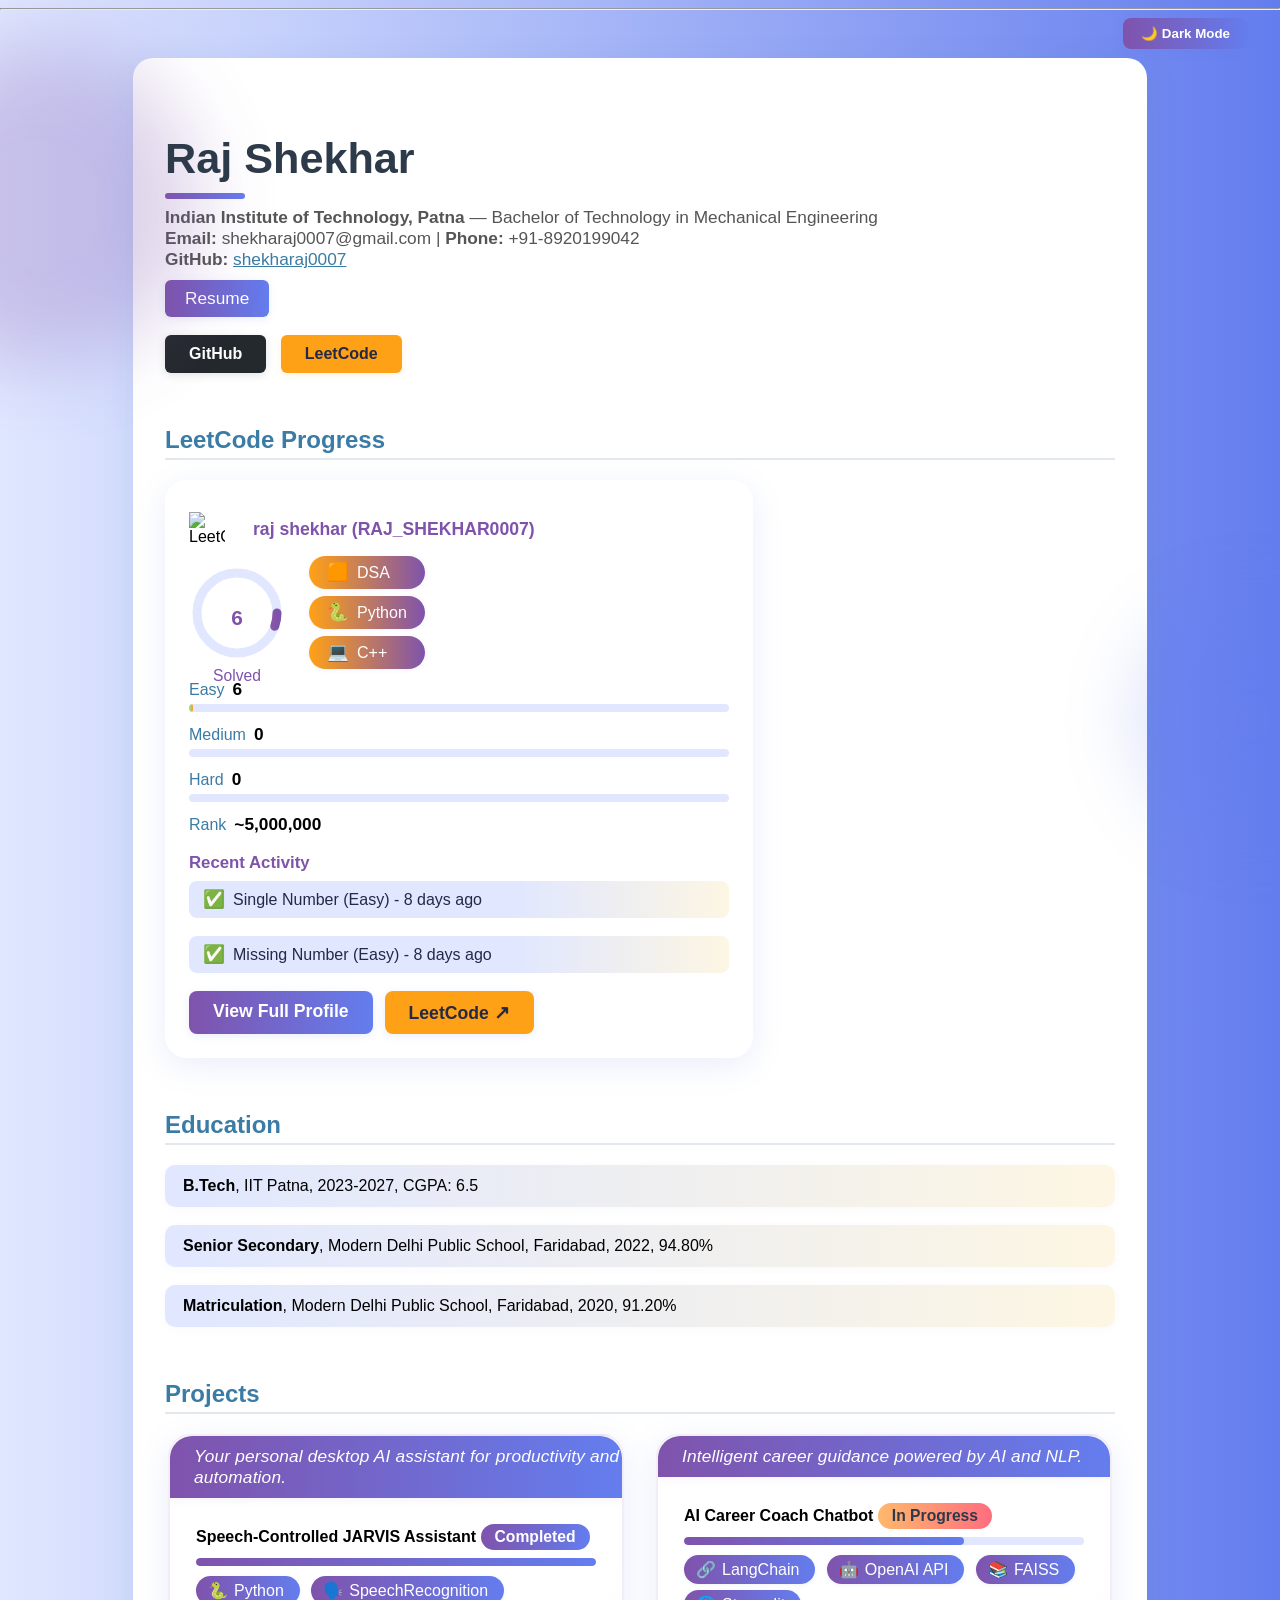
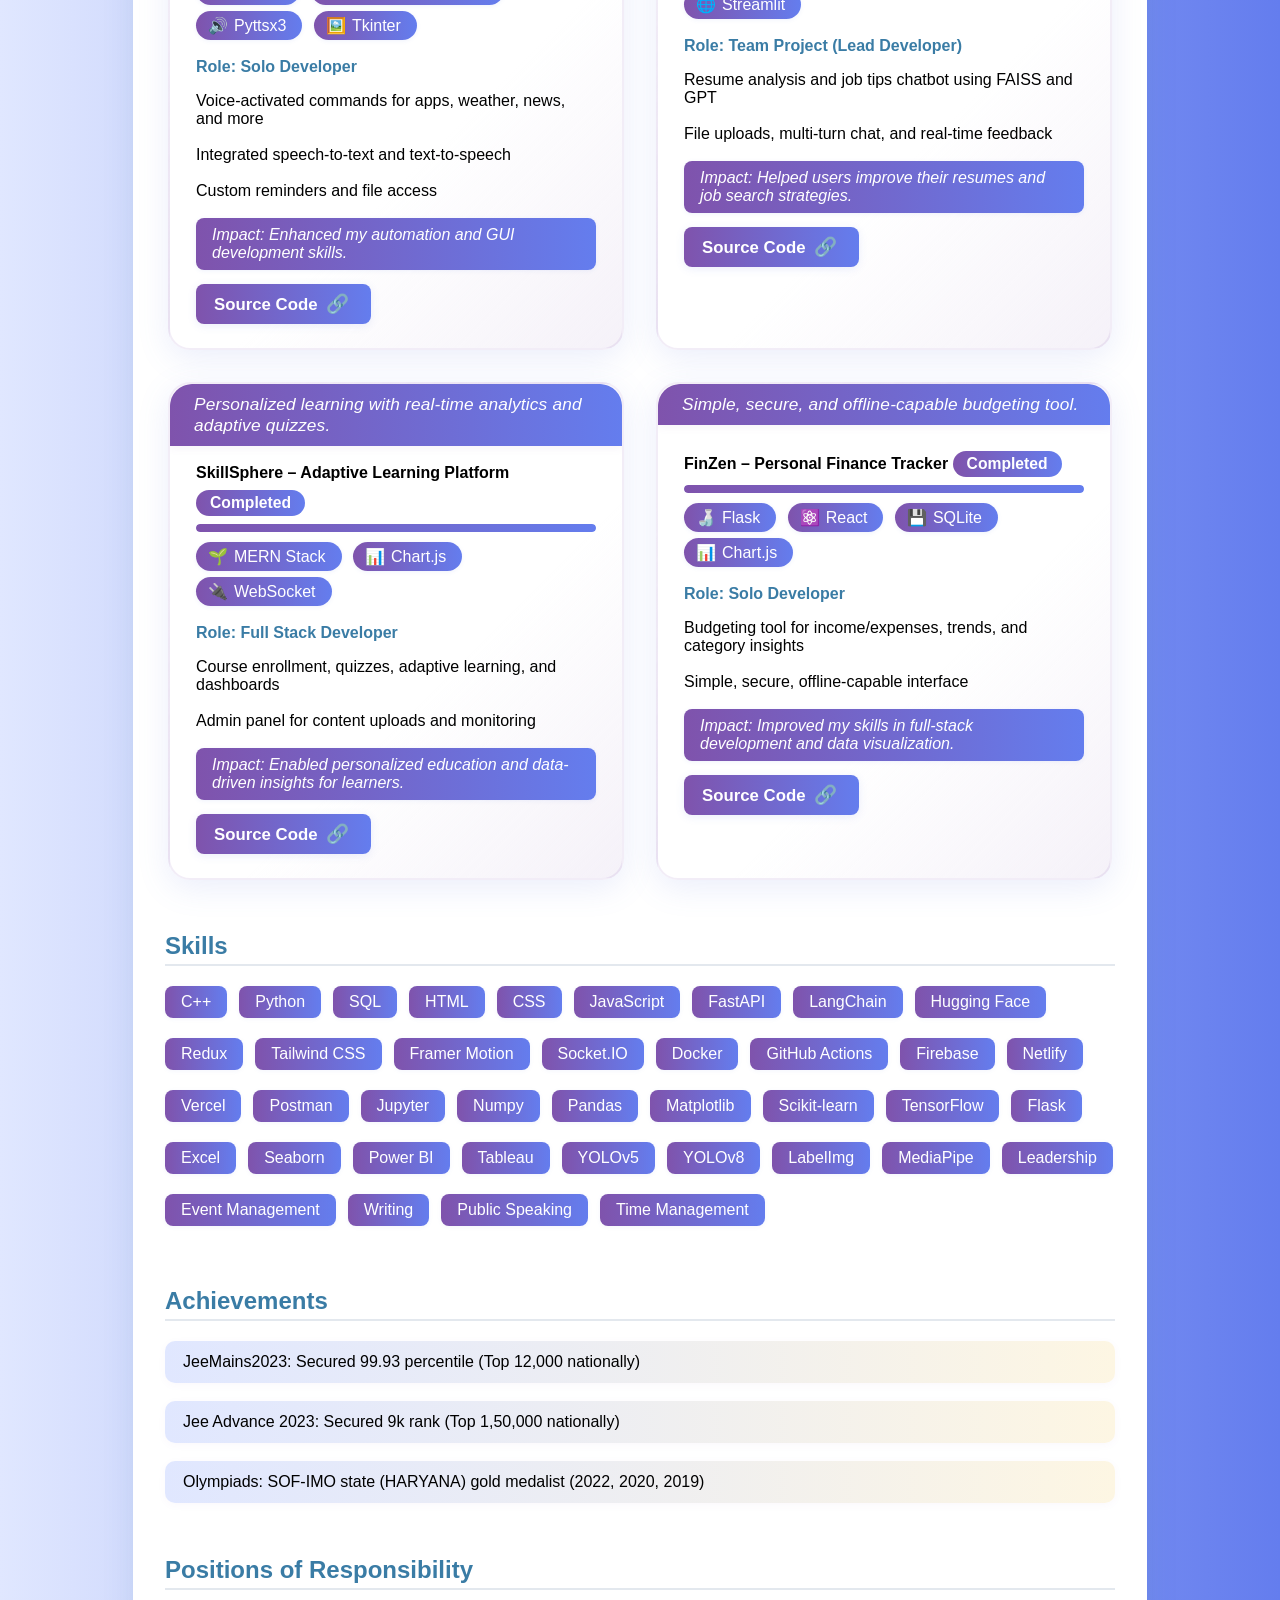
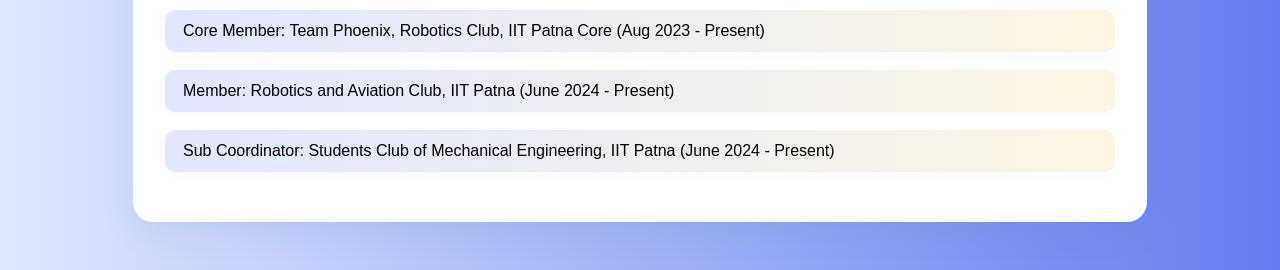
==== templates/index.html @ 713fd52a "new html files" ====
<!DOCTYPE html>
<html>
<head>
    <title>Portfolio -Raj Shekhar</title>
    <style>
        body {
            font-family: 'Segoe UI', Arial, sans-serif;
            margin: 0;
            min-height: 100vh;
            /* Animated gradient background */
            background: linear-gradient(270deg, #e0e7ff, #fdf6e3, #7f53ac, #647dee, #e0e7ff);
            background-size: 400% 400%;
            animation: gradientBG 15s ease infinite;
            position: relative;
            overflow-x: hidden;
        }
        /* Animated floating circles */
        body::before, body::after {
            content: '';
            position: fixed;
            border-radius: 50%;
            filter: blur(40px);
            opacity: 0.25;
            z-index: 0;
            pointer-events: none;
        }
        body::before {
            width: 320px; height: 320px;
            background: #7f53ac;
            top: 5%; left: -120px;
            animation: float1 18s ease-in-out infinite alternate;
        }
        body::after {
            width: 220px; height: 220px;
            background: #647dee;
            bottom: 8%; right: -80px;
            animation: float2 22s ease-in-out infinite alternate;
        }
        @keyframes float1 {
            0% { transform: translateY(0) scale(1); }
            100% { transform: translateY(60px) scale(1.1); }
        }
        @keyframes float2 {
            0% { transform: translateY(0) scale(1); }
            100% { transform: translateY(-40px) scale(1.15); }
        }
        @keyframes gradientBG {
            0% {background-position: 0% 50%;}
            50% {background-position: 100% 50%;}
            100% {background-position: 0% 50%;}
        }
        /* Animated entrance for bars */
        .edu-list li, .ach-list li, .pos-list li, .project-card {
            opacity: 0;
            transform: translateY(40px) scale(0.98);
            transition: opacity 0.7s cubic-bezier(.4,0,.2,1), transform 0.7s cubic-bezier(.4,0,.2,1);
        }
        .edu-list li.in-view, .ach-list li.in-view, .pos-list li.in-view, .project-card.in-view {
            opacity: 1;
            transform: none;
        }
        #portfolio {
            background: #fff;
            border-radius: 20px;
            box-shadow: 0 8px 32px rgba(60,120,165,0.13);
            padding: 40px 32px 32px 32px;
            margin: 48px auto;
            max-width: 950px;
            animation: fadeInPortfolio 1.2s cubic-bezier(.4,0,.2,1);
        }
        @keyframes fadeInPortfolio {
            from { opacity: 0; transform: translateY(40px); }
            to { opacity: 1; transform: none; }
        }
        #portfolio h1 {
            font-size: 2.7em;
            color: #2d3a4a;
            margin-bottom: 0.2em;
            position: relative;
            z-index: 1;
        }
        #portfolio h1::after {
            content: '';
            display: block;
            width: 80px;
            height: 6px;
            background: linear-gradient(90deg, #7f53ac 0%, #647dee 100%);
            border-radius: 3px;
            margin-top: 10px;
            margin-bottom: 8px;
        }
        #portfolio h2 {
            color: #3a7ca5;
            border-bottom: 2px solid #e3e8ee;
            padding-bottom: 4px;
            margin-top: 2.2em;
            opacity: 0;
            animation: fadeInHeading 1s forwards;
        }
        #portfolio h2:nth-of-type(1) { animation-delay: 0.2s; }
        #portfolio h2:nth-of-type(2) { animation-delay: 0.4s; }
        #portfolio h2:nth-of-type(3) { animation-delay: 0.6s; }
        #portfolio h2:nth-of-type(4) { animation-delay: 0.8s; }
        #portfolio h2:nth-of-type(5) { animation-delay: 1s; }
        @keyframes fadeInHeading {
            to { opacity: 1; transform: none; }
            from { opacity: 0; transform: translateY(20px); }
        }
        #portfolio ul { list-style: none; padding: 0; }
        #portfolio li { margin-bottom: 18px; }
        .contact-info {
            color: #555;
            margin-bottom: 18px;
            font-size: 1.08em;
        }
        .edu-list li, .ach-list li, .pos-list li {
            background: linear-gradient(90deg, #e0e7ff 0%, #fdf6e3 100%);
            border-radius: 10px;
            padding: 12px 18px;
            margin-bottom: 10px;
            box-shadow: 0 2px 8px rgba(127,83,172,0.04);
            transition: box-shadow 0.3s, transform 0.3s;
        }
        .edu-list li:hover, .ach-list li:hover, .pos-list li:hover {
            box-shadow: 0 6px 18px rgba(127,83,172,0.13);
            transform: translateY(-3px) scale(1.03);
        }
        .projects {
            display: flex;
            flex-wrap: wrap;
            gap: 32px;
            margin-bottom: 10px;
            justify-content: center;
        }
        .project-card {
            position: relative;
            background: linear-gradient(135deg,rgba(255,255,255,0.65) 60%,rgba(127,83,172,0.08) 100%);
            border-radius: 22px;
            box-shadow: 0 8px 32px rgba(100,125,222,0.13);
            padding: 32px 26px 24px 26px;
            min-width: 320px;
            max-width: 400px;
            flex: 1 1 340px;
            margin-bottom: 0;
            overflow: hidden;
            border: 2.5px solid rgba(127,83,172,0.10);
            backdrop-filter: blur(8px);
            transition: box-shadow 0.3s, border 0.3s, transform 0.3s;
            opacity: 0;
            transform: translateY(40px) scale(0.98);
            animation: none;
        }
        .project-card.in-view {
            opacity: 1;
            transform: none;
            animation: fadeInCard 1s cubic-bezier(.4,0,.2,1);
        }
        .project-card:hover {
            box-shadow: 0 16px 48px rgba(100,125,222,0.22);
            border: 2.5px solid #7f53ac;
            transform: translateY(-10px) scale(1.04) rotate(-1deg);
        }
        @keyframes fadeInCard {
            from { opacity: 0; transform: translateY(40px) scale(0.98); }
            to { opacity: 1; transform: none; }
        }
        .project-tagline {
            display: block;
            background: linear-gradient(90deg,#7f53ac,#647dee);
            color: #fff;
            font-size: 1.08em;
            margin: -32px -26px 18px -26px;
            padding: 10px 0 10px 24px;
            border-radius: 22px 22px 0 0;
            font-style: italic;
            font-weight: 500;
            letter-spacing: 0.01em;
            box-shadow: 0 2px 8px rgba(127,83,172,0.08);
        }
        .project-badges {
            margin-bottom: 12px;
        }
        .badge {
            display: inline-block;
            background: linear-gradient(90deg, #7f53ac 0%, #647dee 100%);
            color: #fff;
            border-radius: 999px;
            padding: 5px 16px 5px 12px;
            font-size: 1em;
            margin-right: 7px;
            margin-bottom: 6px;
            font-weight: 500;
            box-shadow: 0 1px 4px rgba(100,125,222,0.10);
        }
        .badge::before {
            margin-right: 6px;
        }
        .badge:nth-child(1)::before { content: '🐍'; }
        .badge:nth-child(2)::before { content: '🗣️'; }
        .badge:nth-child(3)::before { content: '🔊'; }
        .badge:nth-child(4)::before { content: '🖼️'; }
        .badge[title*="LangChain"]::before { content: '🔗'; }
        .badge[title*="OpenAI"]::before { content: '🤖'; }
        .badge[title*="FAISS"]::before { content: '📚'; }
        .badge[title*="Streamlit"]::before { content: '🌐'; }
        .badge[title*="MERN"]::before { content: '🌱'; }
        .badge[title*="Chart.js"]::before { content: '📊'; }
        .badge[title*="WebSocket"]::before { content: '🔌'; }
        .badge[title*="Flask"]::before { content: '🍶'; }
        .badge[title*="React"]::before { content: '⚛️'; }
        .badge[title*="SQLite"]::before { content: '💾'; }
        .project-role {
            font-size: 1em;
            color: #3a7ca5;
            margin-bottom: 8px;
            font-weight: 600;
        }
        .project-impact {
            margin-top: 12px;
            font-size: 1em;
            color: #fff;
            background: linear-gradient(90deg,#7f53ac,#647dee);
            border-radius: 8px;
            padding: 8px 16px;
            font-style: italic;
            box-shadow: 0 1px 4px rgba(100,125,222,0.10);
        }
        .project-links {
            margin-top: 14px;
        }
        .btn {
            display: inline-block;
            padding: 9px 22px 9px 18px;
            background: linear-gradient(90deg,#7f53ac,#647dee);
            color: #fff;
            border-radius: 8px;
            text-decoration: none;
            font-weight: 600;
            font-size: 1.05em;
            box-shadow: 0 2px 8px rgba(100,125,222,0.13);
            transition: background 0.2s, transform 0.2s;
            position: relative;
        }
        .btn::after {
            content: '🔗';
            margin-left: 8px;
            font-size: 1.1em;
        }
        .btn:hover {
            background: linear-gradient(90deg,#ffb86c,#ff6e7f);
            color: #2d3a4a;
            transform: scale(1.07) rotate(-2deg);
        }
        @media (max-width: 900px) {
            .projects { flex-direction: column; gap: 18px; }
            .project-card { max-width: 98vw; min-width: 0; }
        }
        .skills-list {
            display: flex;
            flex-wrap: wrap;
            gap: 12px;
            margin-bottom: 0;
        }
        .skill-badge {
            background: linear-gradient(90deg, #7f53ac 0%, #647dee 100%);
            color: #fff;
            border-radius: 8px;
            padding: 7px 16px;
            font-size: 1em;
            margin-bottom: 8px;
            box-shadow: 0 1px 4px rgba(100,125,222,0.08);
            transition: background 0.3s, transform 0.2s;
            cursor: pointer;
            opacity: 0;
            animation: fadeInBadge 0.7s forwards;
        }
        .skill-badge:hover {
            background: linear-gradient(90deg, #ffb86c 0%, #ff6e7f 100%);
            color: #2d3a4a;
            transform: scale(1.09) rotate(-2deg);
        }
        .skills-list .skill-badge:nth-child(n) { animation-delay: calc(0.1s * var(--i)); }
        @keyframes fadeInBadge {
            from { opacity: 0; transform: translateY(10px); }
            to { opacity: 1; transform: none; }
        }
        @media (max-width: 700px) {
            #portfolio { padding: 12px; }
            .projects { flex-direction: column; }
        }
        .status-badge {
            display:inline-block;
            padding:4px 14px;
            border-radius:999px;
            font-size:0.98em;
            font-weight:600;
            margin-bottom:8px;
            margin-top:8px;
        }
        .status-badge.completed { background:linear-gradient(90deg,#7f53ac,#647dee);color:#fff; }
        .status-badge.inprogress { background:linear-gradient(90deg,#ffb86c,#ff6e7f);color:#2d3a4a; }
        .progress-bar {
            width:100%;
            height:8px;
            background:#e0e7ff;
            border-radius:6px;
            margin-bottom:10px;
            overflow:hidden;
        }
        .progress {
            height:100%;
            background:linear-gradient(90deg,#7f53ac,#647dee);
            border-radius:6px;
            transition:width 0.7s cubic-bezier(.4,0,.2,1);
        }
        .badge[title]:hover::after {
            content: attr(title);
            position: absolute;
            left: 0;
            top: 110%;
            background: #2d3a4a;
            color: #fff;
            padding: 6px 14px;
            border-radius: 8px;
            font-size: 0.98em;
            white-space: nowrap;
            z-index: 10;
            box-shadow: 0 2px 8px rgba(60,120,165,0.13);
            opacity: 1;
            pointer-events: none;
        }
        .badge[title] { position: relative; cursor: pointer; }
        .modal { display:none;align-items:center;justify-content:center; }
        .modal-content { animation: fadeInCard 0.7s; }
        /* Card tilt effect */
        .project-card {
            will-change: transform;
        }
        body.dark-mode {
          background: linear-gradient(135deg, #232946 0%, #121629 100%) !important;
          color: #f3f6fa !important;
        }
        body.dark-mode #portfolio {
          background: #232946 !important;
          color: #f3f6fa !important;
        }
        body.dark-mode .project-card {
          background: linear-gradient(135deg,rgba(44,62,80,0.85) 60%,rgba(127,83,172,0.13) 100%) !important;
          color: #f3f6fa !important;
          border: 2.5px solid #647dee !important;
        }
        body.dark-mode .project-tagline, body.dark-mode .project-impact {
          background: linear-gradient(90deg,#647dee,#7f53ac) !important;
          color: #fff !important;
        }
        body.dark-mode .btn {
          background: linear-gradient(90deg,#647dee,#7f53ac) !important;
          color: #fff !important;
        }
        body.dark-mode .btn:hover {
          background: linear-gradient(90deg,#ffb86c,#ff6e7f) !important;
          color: #232946 !important;
        }
        body.dark-mode .status-badge.completed {
          background: linear-gradient(90deg,#647dee,#7f53ac) !important;
          color: #fff !important;
        }
        body.dark-mode .status-badge.inprogress {
          background: linear-gradient(90deg,#ffb86c,#ff6e7f) !important;
          color: #232946 !important;
        }
        body.dark-mode .progress-bar {
          background: #232946 !important;
        }
        body.dark-mode .progress {
          background: linear-gradient(90deg,#647dee,#7f53ac) !important;
        }
        body.dark-mode .modal-content {
          background: #232946 !important;
          color: #f3f6fa !important;
        }
        body.dark-mode .modal {
          background: rgba(18,22,41,0.92) !important;
        }
        body.dark-mode .contact-info, body.dark-mode .project-role, body.dark-mode .project-links, body.dark-mode .project-badges, body.dark-mode .project-card ul, body.dark-mode .project-card strong {
          color: #f3f6fa !important;
        }
        body.dark-mode, body.dark-mode * {
          color: #f3f6fa !important;
          border-color: #647dee !important;
        }
        body.dark-mode a, body.dark-mode a:visited {
          color: #8ab4f8 !important;
        }
        body.dark-mode .project-card ul li,
        body.dark-mode .project-card strong,
        body.dark-mode .project-card .project-role,
        body.dark-mode .project-card .project-badges,
        body.dark-mode .project-card .project-links,
        body.dark-mode .project-card .btn,
        body.dark-mode .project-card .badge {
          color: #f3f6fa !important;
        }
        body.dark-mode .badge {
          background: linear-gradient(90deg, #232946 0%, #647dee 100%) !important;
          color: #fff !important;
        }
        body.dark-mode .project-tagline, body.dark-mode .project-impact {
          background: linear-gradient(90deg,#647dee,#7f53ac) !important;
          color: #fff !important;
        }
        body.dark-mode .modal-content {
          background: #232946 !important;
          color: #f3f6fa !important;
        }
        body.dark-mode .modal {
          background: rgba(18,22,41,0.92) !important;
        }
        body.dark-mode .status-badge.completed {
          background: linear-gradient(90deg,#647dee,#7f53ac) !important;
          color: #fff !important;
        }
        body.dark-mode .status-badge.inprogress {
          background: linear-gradient(90deg,#ffb86c,#ff6e7f) !important;
          color: #232946 !important;
        }
        body.dark-mode .progress-bar {
          background: #232946 !important;
        }
        body.dark-mode .progress {
          background: linear-gradient(90deg,#647dee,#7f53ac) !important;
        }
        body.dark-mode .contact-info, body.dark-mode .project-role, body.dark-mode .project-links, body.dark-mode .project-badges, body.dark-mode .project-card ul, body.dark-mode .project-card strong {
          color: #f3f6fa !important;
        }
        body.dark-mode h1, body.dark-mode h2, body.dark-mode h3, body.dark-mode h4, body.dark-mode h5, body.dark-mode h6 {
          color: #fff !important;
        }
        body.dark-mode .edu-list li,
        body.dark-mode .ach-list li,
        body.dark-mode .pos-list li {
          background: linear-gradient(90deg, #232946 0%, #232946 100%) !important;
          color: #f3f6fa !important;
          border: 1px solid #647dee !important;
        }
        .leetcode-section {
          background: rgba(255,255,255,0.7);
          border-radius: 18px;
          box-shadow: 0 4px 24px rgba(100,125,222,0.10);
          padding: 28px 22px 20px 22px;
          margin-bottom: 32px;
          max-width: 500px;
        }
        body.dark-mode .leetcode-section {
          background: #232946 !important;
        }
        .leetcode-link {
          display: flex;
          align-items: center;
          text-decoration: none;
          font-weight: 600;
          color: #ffa116;
          margin-bottom: 18px;
          font-size: 1.1em;
        }
        .leetcode-logo {
          width: 36px;
          margin-right: 12px;
        }
        .leetcode-metrics {
          margin-top: 10px;
        }
        .leetcode-metric {
          margin-bottom: 12px;
        }
        .metric-label {
          color: #3a7ca5;
          font-size: 1em;
          margin-right: 8px;
        }
        body.dark-mode .metric-label {
          color: #8ab4f8;
        }
        .metric-value {
          font-weight: 700;
          font-size: 1.08em;
          margin-right: 8px;
        }
        .leetcode-bar {
          background: #e0e7ff;
          border-radius: 6px;
          height: 8px;
          width: 100%;
          margin-top: 4px;
          margin-bottom: 2px;
          overflow: hidden;
        }
        body.dark-mode .leetcode-bar {
          background: #232946;
        }
        .leetcode-bar-inner {
          height: 100%;
          background: linear-gradient(90deg,#ffa116,#7f53ac);
          border-radius: 6px;
          transition: width 0.7s cubic-bezier(.4,0,.2,1);
        }
        .leetcode-bar.easy .leetcode-bar-inner { background: linear-gradient(90deg,#7bed9f,#ffa116); }
        .leetcode-bar.medium .leetcode-bar-inner { background: linear-gradient(90deg,#ffa116,#ff6e7f); }
        .leetcode-bar.hard .leetcode-bar-inner { background: linear-gradient(90deg,#ff6e7f,#7f53ac); }
        .glass-card {
          background: rgba(255,255,255,0.75);
          border-radius: 22px;
          box-shadow: 0 8px 32px rgba(100,125,222,0.13);
          padding: 32px 24px 24px 24px;
          margin-bottom: 32px;
          max-width: 540px;
          position: relative;
          overflow: hidden;
        }
        body.dark-mode .glass-card {
          background: rgba(35,41,70,0.95) !important;
        }
        .leetcode-header {
          display: flex;
          align-items: center;
          gap: 16px;
          margin-bottom: 10px;
        }
        .leetcode-username {
          font-size: 1.1em;
          color: #7f53ac;
          font-weight: 600;
        }
        .leetcode-progress-flex {
          display: flex;
          align-items: center;
          gap: 24px;
          margin-bottom: 10px;
        }
        .circular-progress {
          width: 96px;
          height: 96px;
          position: relative;
        }
        .circular-progress svg {
          width: 96px;
          height: 96px;
        }
        .circular-bg {
          stroke: #e0e7ff;
          stroke-width: 9;
        }
        .circular-bar {
          stroke: url(#leetcode-gradient);
          stroke-width: 9;
          stroke-linecap: round;
          transition: stroke-dasharray 1s;
        }
        .circular-text {
          font-size: 1.3em;
          font-weight: 700;
          fill: #7f53ac;
          dominant-baseline: middle;
          text-anchor: middle;
        }
        .circular-label {
          font-size: 0.98em;
          color: #7f53ac;
          text-align: center;
          margin-top: 2px;
        }
        .leetcode-badges {
          display: flex;
          flex-direction: column;
          gap: 7px;
        }
        .leetcode-badge {
          display: flex;
          align-items: center;
          background: linear-gradient(90deg,#ffa116,#7f53ac);
          color: #fff;
          border-radius: 999px;
          padding: 6px 18px;
          font-size: 1em;
          font-weight: 500;
          box-shadow: 0 1px 4px rgba(100,125,222,0.10);
          margin-bottom: 0;
        }
        .badge-icon {
          margin-right: 8px;
          font-size: 1.1em;
        }
        .leetcode-metrics {
          margin-top: 10px;
        }
        .leetcode-metric {
          margin-bottom: 12px;
        }
        .metric-label {
          color: #3a7ca5;
          font-size: 1em;
          margin-right: 8px;
        }
        body.dark-mode .metric-label {
          color: #8ab4f8;
        }
        .metric-value {
          font-weight: 700;
          font-size: 1.08em;
          margin-right: 8px;
        }
        .leetcode-bar {
          background: #e0e7ff;
          border-radius: 6px;
          height: 8px;
          width: 100%;
          margin-top: 4px;
          margin-bottom: 2px;
          overflow: hidden;
        }
        body.dark-mode .leetcode-bar {
          background: #232946;
        }
        .leetcode-bar-inner {
          height: 100%;
          background: linear-gradient(90deg,#ffa116,#7f53ac);
          border-radius: 6px;
          transition: width 0.7s cubic-bezier(.4,0,.2,1);
        }
        .leetcode-bar.easy .leetcode-bar-inner { background: linear-gradient(90deg,#7bed9f,#ffa116); }
        .leetcode-bar.medium .leetcode-bar-inner { background: linear-gradient(90deg,#ffa116,#ff6e7f); }
        .leetcode-bar.hard .leetcode-bar-inner { background: linear-gradient(90deg,#ff6e7f,#7f53ac); }
        .recent-activity {
          margin-top: 18px;
        }
        .recent-title {
          color: #7f53ac;
          font-size: 1.05em;
          font-weight: 600;
          margin-bottom: 8px;
        }
        .recent-list {
          list-style: none;
          padding: 0;
          margin: 0;
        }
        .recent-list li {
          background: linear-gradient(90deg,#e0e7ff 60%,#fdf6e3 100%);
          color: #232946;
          border-radius: 8px;
          padding: 8px 14px;
          margin-bottom: 7px;
          font-size: 1em;
          display: flex;
          align-items: center;
        }
        .activity-icon {
          margin-right: 8px;
          font-size: 1.1em;
        }
        .leetcode-links {
          margin-top: 18px;
          display: flex;
          gap: 12px;
        }
        .leetcode-btn {
          display:inline-block;
          padding:10px 24px;
          background:linear-gradient(90deg,#7f53ac,#647dee);
          color:#fff;
          border-radius:8px;
          font-weight:600;
          text-decoration:none;
          box-shadow:0 2px 8px rgba(100,125,222,0.13);
          transition:background 0.2s;
          font-size:1.1em;
        }
        .leetcode-btn.external {
          background: #ffa116;
          color: #232946;
        }
        .leetcode-btn:hover {
          background:linear-gradient(90deg,#ffb86c,#ff6e7f);
          color:#232946;
        }
        @media (max-width: 700px) {
          .glass-card { max-width: 98vw; padding: 18px 6vw; }
          .leetcode-progress-flex { flex-direction: column; gap: 10px; }
        }
    </style>
</head>
<body>
    <button id="themeToggle" style="position:fixed;top:18px;right:32px;z-index:10000;padding:8px 18px;border-radius:8px;background:linear-gradient(90deg,#7f53ac,#647dee);color:#fff;font-weight:600;border:none;box-shadow:0 2px 8px rgba(100,125,222,0.13);cursor:pointer;">🌙 Dark Mode</button>
    <hr>
    <section id="portfolio">
        <h1>Raj Shekhar</h1>
        <div class="contact-info">
            <strong>Indian Institute of Technology, Patna</strong> &mdash; Bachelor of Technology in Mechanical Engineering<br>
            <strong>Email:</strong> shekharaj0007@gmail.com | <strong>Phone:</strong> +91-8920199042<br>
            <strong>GitHub:</strong> <a href="https://github.com/shekharaj0007" target="_blank" style="color:#3a7ca5;text-decoration:underline;">shekharaj0007</a>
            <br>
            <a href="resume.jpg" target="_blank" rel="noopener noreferrer" style="display:inline-block;margin-top:10px;padding:8px 20px;background:linear-gradient(90deg,#7f53ac,#647dee);color:#fff;border-radius:6px;text-decoration:none;font-weight:500;box-shadow:0 2px 8px rgba(100,125,222,0.13);transition:background 0.3s;cursor:pointer;">Resume</a>
        </div>
        <div style="margin-top: 16px;">
          <a href="https://github.com/shekharaj0007" target="_blank" rel="noopener noreferrer"
             style="display:inline-block;padding:10px 24px;margin-right:10px;background:#24292e;color:#fff;border-radius:6px;font-weight:600;text-decoration:none;box-shadow:0 2px 8px rgba(36,41,46,0.13);transition:background 0.2s;">
            GitHub
          </a>
          <a href="leetcode.html" target="_blank" rel="noopener noreferrer"
             style="display:inline-block;padding:10px 24px;margin-right:10px;background:#ffa116;color:#232946;border-radius:6px;font-weight:600;text-decoration:none;box-shadow:0 2px 8px rgba(255,171,22,0.13);transition:background 0.2s;">
            LeetCode
          </a>
        </div>

        <h2>LeetCode Progress</h2>
        <div class="leetcode-section glass-card">
          <div class="leetcode-header">
            <img src="https://leetcode.com/static/images/LeetCode_logo_rvs.png" alt="LeetCode" class="leetcode-logo">
            <span class="leetcode-username">raj shekhar (RAJ_SHEKHAR0007)</span>
          </div>
          <div class="leetcode-progress-flex">
            <div class="circular-progress">
              <svg>
                <defs>
                  <linearGradient id="leetcode-gradient" x1="0%" y1="0%" x2="100%" y2="0%">
                    <stop offset="0%" stop-color="#ffa116"/>
                    <stop offset="100%" stop-color="#7f53ac"/>
                  </linearGradient>
                </defs>
                <circle class="circular-bg" cx="48" cy="48" r="40" fill="none"/>
                <circle class="circular-bar" cx="48" cy="48" r="40" fill="none" stroke-dasharray="13.5 251.2"/>
                <text class="circular-text" x="48" y="54">6</text>
              </svg>
              <div class="circular-label">Solved</div>
            </div>
            <div class="leetcode-badges">
              <span class="leetcode-badge"><span class="badge-icon">🟧</span> DSA</span>
              <span class="leetcode-badge"><span class="badge-icon">🐍</span> Python</span>
              <span class="leetcode-badge"><span class="badge-icon">💻</span> C++</span>
            </div>
          </div>
          <div class="leetcode-metrics">
            <div class="leetcode-metric"><span class="metric-label">Easy</span><span class="metric-value">6</span><div class="leetcode-bar easy"><div class="leetcode-bar-inner" style="width:0.7%"></div></div></div>
            <div class="leetcode-metric"><span class="metric-label">Medium</span><span class="metric-value">0</span><div class="leetcode-bar medium"><div class="leetcode-bar-inner" style="width:0%"></div></div></div>
            <div class="leetcode-metric"><span class="metric-label">Hard</span><span class="metric-value">0</span><div class="leetcode-bar hard"><div class="leetcode-bar-inner" style="width:0%"></div></div></div>
            <div class="leetcode-metric"><span class="metric-label">Rank</span><span class="metric-value">~5,000,000</span></div>
          </div>
          <div class="recent-activity">
            <div class="recent-title">Recent Activity</div>
            <ul class="recent-list">
              <li><span class="activity-icon">✅</span> Single Number (Easy) - 8 days ago</li>
              <li><span class="activity-icon">✅</span> Missing Number (Easy) - 8 days ago</li>
            </ul>
          </div>
          <div class="leetcode-links">
            <a href="leetcode.html" target="_blank" class="leetcode-btn">View Full Profile</a>
            <a href="https://leetcode.com/RAJ_SHEKHAR0007/" target="_blank" class="leetcode-btn external">LeetCode <span style="font-size:1.1em;">↗</span></a>
          </div>
        </div>

        <h2>Education</h2>
        <ul class="edu-list">
            <li><strong>B.Tech</strong>, IIT Patna, 2023-2027, CGPA: 6.5
            </li>
            <li><strong>Senior Secondary</strong>, Modern Delhi Public School, Faridabad, 2022, 94.80%</li>
            <li><strong>Matriculation</strong>, Modern Delhi Public School, Faridabad, 2020, 91.20%</li>
        </ul>

        <h2>Projects</h2>
        <div class="projects">
            <div class="project-card" data-title="Speech-Controlled JARVIS Assistant" data-status="Completed" data-progress="100" data-description="A desktop AI assistant for productivity and automation, featuring voice-activated commands, reminders, and file access.">
                <span class="project-tagline">Your personal desktop AI assistant for productivity and automation.</span>
                <strong>Speech-Controlled JARVIS Assistant</strong>
                <span class="status-badge completed">Completed</span>
                <div class="progress-bar"><div class="progress" style="width:100%"></div></div>
                <div class="project-badges">
                  <span class="badge" title="Python: Main programming language">Python</span>
                  <span class="badge" title="SpeechRecognition: Voice input">SpeechRecognition</span>
                  <span class="badge" title="Pyttsx3: Text-to-speech">Pyttsx3</span>
                  <span class="badge" title="Tkinter: GUI">Tkinter</span>
                </div>
                <div class="project-role">Role: Solo Developer</div>
                <ul>
                    <li>Voice-activated commands for apps, weather, news, and more</li>
                    <li>Integrated speech-to-text and text-to-speech</li>
                    <li>Custom reminders and file access</li>
                </ul>
                <div class="project-impact">Impact: Enhanced my automation and GUI development skills.</div>
                <div class="project-links">
                  <a href="https://github.com/shekharaj0007/jarvis-assistant" target="_blank" class="btn">Source Code</a>
                </div>
            </div>
            <div class="project-card" data-title="AI Career Coach Chatbot" data-status="In Progress" data-progress="70" data-description="An AI-powered chatbot for career guidance, resume analysis, and job search tips.">
                <span class="project-tagline">Intelligent career guidance powered by AI and NLP.</span>
                <strong>AI Career Coach Chatbot</strong>
                <span class="status-badge inprogress">In Progress</span>
                <div class="progress-bar"><div class="progress" style="width:70%"></div></div>
                <div class="project-badges">
                  <span class="badge" title="LangChain: LLM framework">LangChain</span>
                  <span class="badge" title="OpenAI API: AI model">OpenAI API</span>
                  <span class="badge" title="FAISS: Vector search">FAISS</span>
                  <span class="badge" title="Streamlit: Web app">Streamlit</span>
                </div>
                <div class="project-role">Role: Team Project (Lead Developer)</div>
                <ul>
                    <li>Resume analysis and job tips chatbot using FAISS and GPT</li>
                    <li>File uploads, multi-turn chat, and real-time feedback</li>
                </ul>
                <div class="project-impact">Impact: Helped users improve their resumes and job search strategies.</div>
                <div class="project-links">
                  <a href="https://github.com/shekharaj0007/ai-career-coach-chatbot" target="_blank" class="btn">Source Code</a>
                </div>
            </div>
            <div class="project-card" data-title="SkillSphere – Adaptive Learning Platform" data-status="Completed" data-progress="100" data-description="A personalized learning platform with adaptive quizzes and real-time analytics.">
                <span class="project-tagline">Personalized learning with real-time analytics and adaptive quizzes.</span>
                <strong>SkillSphere – Adaptive Learning Platform</strong>
                <span class="status-badge completed">Completed</span>
                <div class="progress-bar"><div class="progress" style="width:100%"></div></div>
                <div class="project-badges">
                  <span class="badge" title="MERN Stack: Full stack">MERN Stack</span>
                  <span class="badge" title="Chart.js: Data viz">Chart.js</span>
                  <span class="badge" title="WebSocket: Real-time">WebSocket</span>
                </div>
                <div class="project-role">Role: Full Stack Developer</div>
                <ul>
                    <li>Course enrollment, quizzes, adaptive learning, and dashboards</li>
                    <li>Admin panel for content uploads and monitoring</li>
                </ul>
                <div class="project-impact">Impact: Enabled personalized education and data-driven insights for learners.</div>
                <div class="project-links">
                  <a href="https://github.com/shekharaj0007/skillsphere" target="_blank" class="btn">Source Code</a>
                </div>
            </div>
            <div class="project-card" data-title="FinZen – Personal Finance Tracker" data-status="Completed" data-progress="100" data-description="A secure, offline-capable budgeting tool for personal finance management.">
                <span class="project-tagline">Simple, secure, and offline-capable budgeting tool.</span>
                <strong>FinZen – Personal Finance Tracker</strong>
                <span class="status-badge completed">Completed</span>
                <div class="progress-bar"><div class="progress" style="width:100%"></div></div>
                <div class="project-badges">
                  <span class="badge" title="Flask: Backend">Flask</span>
                  <span class="badge" title="React: Frontend">React</span>
                  <span class="badge" title="SQLite: Database">SQLite</span>
                  <span class="badge" title="Chart.js: Data viz">Chart.js</span>
                </div>
                <div class="project-role">Role: Solo Developer</div>
                <ul>
                    <li>Budgeting tool for income/expenses, trends, and category insights</li>
                    <li>Simple, secure, offline-capable interface</li>
                </ul>
                <div class="project-impact">Impact: Improved my skills in full-stack development and data visualization.</div>
                <div class="project-links">
                  <a href="https://github.com/shekharaj0007/finzen" target="_blank" class="btn">Source Code</a>
                </div>
            </div>
        </div>

        <!-- Modal for project details -->
        <div id="projectModal" class="modal" style="display:none;position:fixed;z-index:9999;left:0;top:0;width:100vw;height:100vh;background:rgba(44,62,80,0.75);align-items:center;justify-content:center;">
            <div class="modal-content" style="background:#fff;padding:32px 28px;border-radius:18px;max-width:420px;box-shadow:0 8px 32px rgba(60,120,165,0.25);position:relative;">
                <span id="closeModal" style="position:absolute;top:18px;right:28px;font-size:2.2em;color:#7f53ac;cursor:pointer;font-weight:bold;">&times;</span>
                <h2 id="modalTitle"></h2>
                <span id="modalStatus" class="status-badge"></span>
                <div class="progress-bar" style="margin-bottom:18px;"><div class="progress" id="modalProgress"></div></div>
                <p id="modalDesc" style="font-size:1.1em;color:#333;margin-bottom:0;"></p>
            </div>
        </div>

        <h2>Skills</h2>
        <div class="skills-list">
            <span class="skill-badge">C++</span>
            <span class="skill-badge">Python</span>
            <span class="skill-badge">SQL</span>
            <span class="skill-badge">HTML</span>
            <span class="skill-badge">CSS</span>
            <span class="skill-badge">JavaScript</span>
            <span class="skill-badge">FastAPI</span>
            <span class="skill-badge">LangChain</span>
            <span class="skill-badge">Hugging Face</span>
            <span class="skill-badge">Redux</span>
            <span class="skill-badge">Tailwind CSS</span>
            <span class="skill-badge">Framer Motion</span>
            <span class="skill-badge">Socket.IO</span>
            <span class="skill-badge">Docker</span>
            <span class="skill-badge">GitHub Actions</span>
            <span class="skill-badge">Firebase</span>
            <span class="skill-badge">Netlify</span>
            <span class="skill-badge">Vercel</span>
            <span class="skill-badge">Postman</span>
            <span class="skill-badge">Jupyter</span>
            <span class="skill-badge">Numpy</span>
            <span class="skill-badge">Pandas</span>
            <span class="skill-badge">Matplotlib</span>
            <span class="skill-badge">Scikit-learn</span>
            <span class="skill-badge">TensorFlow</span>
            <span class="skill-badge">Flask</span>
            <span class="skill-badge">Excel</span>
            <span class="skill-badge">Seaborn</span>
            <span class="skill-badge">Power BI</span>
            <span class="skill-badge">Tableau</span>
            <span class="skill-badge">YOLOv5</span>
            <span class="skill-badge">YOLOv8</span>
            <span class="skill-badge">LabelImg</span>
            <span class="skill-badge">MediaPipe</span>
            <span class="skill-badge">Leadership</span>
            <span class="skill-badge">Event Management</span>
            <span class="skill-badge">Writing</span>
            <span class="skill-badge">Public Speaking</span>
            <span class="skill-badge">Time Management</span>
        </div>

        <h2>Achievements</h2>
        <ul class="ach-list">
            <li>JeeMains2023: Secured 99.93 percentile (Top 12,000 nationally)</li>
            <li>Jee Advance 2023: Secured 9k rank (Top 1,50,000 nationally)</li>
            <li>Olympiads: SOF-IMO state (HARYANA) gold medalist (2022, 2020, 2019)</li>
        </ul>

        <h2>Positions of Responsibility</h2>
        <ul class="pos-list">
            <li>Core Member: Team Phoenix, Robotics Club, IIT Patna Core (Aug 2023 - Present)</li>
            <li>Member: Robotics and Aviation Club, IIT Patna (June 2024 - Present)</li>
            <li>Sub Coordinator: Students Club of Mechanical Engineering, IIT Patna (June 2024 - Present)</li>
        </ul>
    </section>
    <script>
    // Light/Dark mode toggle
    const themeToggle = document.getElementById('themeToggle');
    let darkMode = false;
    themeToggle.onclick = function() {
      darkMode = !darkMode;
      document.body.classList.toggle('dark-mode', darkMode);
      themeToggle.innerHTML = darkMode ? '☀️ Light Mode' : '🌙 Dark Mode';
    };
    // Card tilt effect
    document.querySelectorAll('.project-card').forEach(card => {
      card.addEventListener('mousemove', e => {
        const rect = card.getBoundingClientRect();
        const x = e.clientX - rect.left;
        const y = e.clientY - rect.top;
        const centerX = rect.width/2;
        const centerY = rect.height/2;
        const rotateX = (y-centerY)/10;
        const rotateY = (centerX-x)/10;
        card.style.transform = `rotateX(${rotateX}deg) rotateY(${rotateY}deg) scale(1.04)`;
      });
      card.addEventListener('mouseleave', () => {
        card.style.transform = '';
      });
    });
    // Modal popup for project details
    document.querySelectorAll('.project-card').forEach(card => {
      card.addEventListener('click', function(e) {
        if(e.target.classList.contains('btn')) return; // Don't open modal if button clicked
        const modal = document.getElementById('projectModal');
        document.getElementById('modalTitle').textContent = card.getAttribute('data-title');
        document.getElementById('modalStatus').textContent = card.getAttribute('data-status');
        document.getElementById('modalStatus').className = 'status-badge ' + (card.getAttribute('data-status').toLowerCase().replace(' ','')||'');
        document.getElementById('modalProgress').style.width = card.getAttribute('data-progress')+'%';
        document.getElementById('modalDesc').textContent = card.getAttribute('data-description');
        modal.style.display = 'flex';
      });
    });
    document.getElementById('closeModal').onclick = function() {
      document.getElementById('projectModal').style.display = 'none';
    };
    window.onclick = function(event) {
      if(event.target === document.getElementById('projectModal')) {
        document.getElementById('projectModal').style.display = 'none';
      }
    };
    // Scroll-triggered animation for bars
    document.addEventListener('DOMContentLoaded', function() {
        const observer = new window.IntersectionObserver((entries) => {
            entries.forEach(entry => {
                if (entry.isIntersecting) {
                    entry.target.classList.add('in-view');
                }
            });
        }, { threshold: 0.15 });

        document.querySelectorAll('.edu-list li, .ach-list li, .pos-list li, .project-card').forEach(el => {
            observer.observe(el);
        });
    });
    // Button ripple effect
    document.querySelectorAll('.btn').forEach(btn => {
      btn.addEventListener('click', function(e) {
        const ripple = document.createElement('span');
        ripple.className = 'ripple';
        ripple.style.left = (e.offsetX-10)+'px';
        ripple.style.top = (e.offsetY-10)+'px';
        this.appendChild(ripple);
        setTimeout(()=>ripple.remove(), 600);
      });
    });
    </script>
</body>
</html>
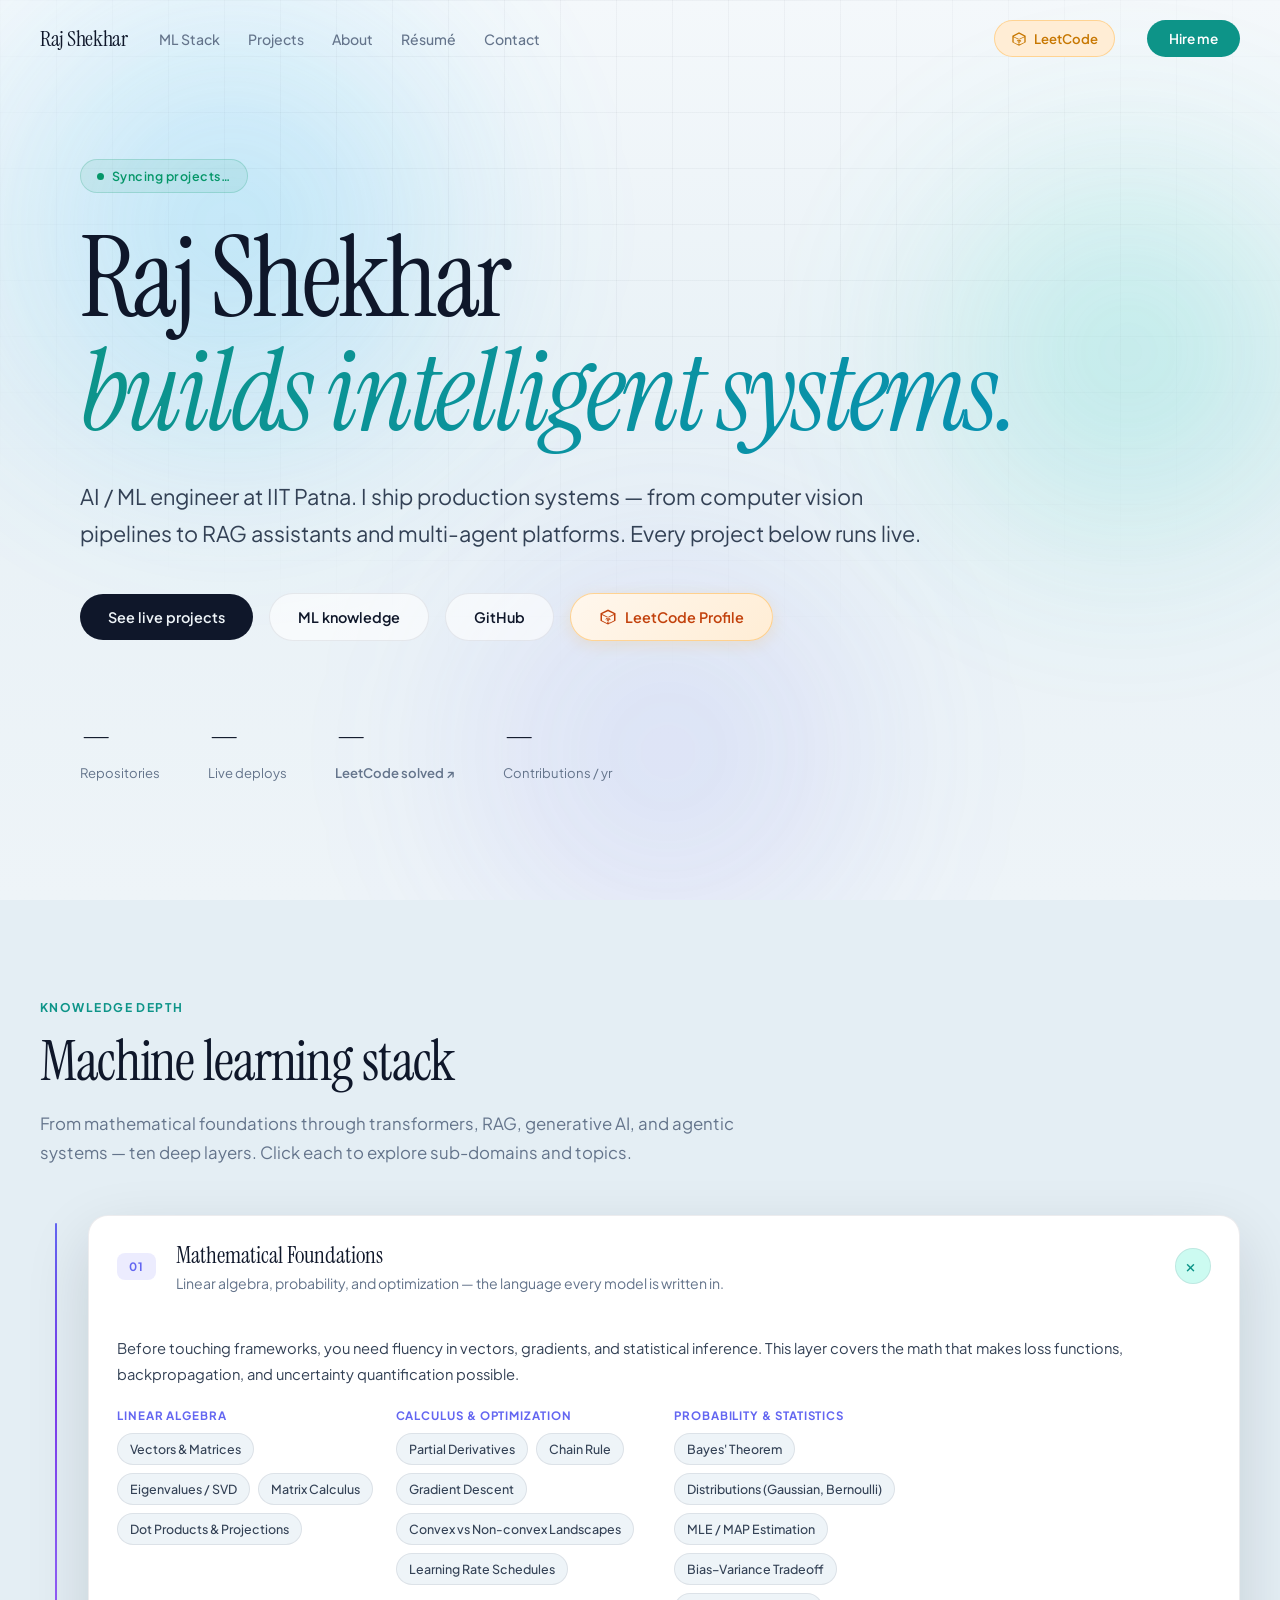
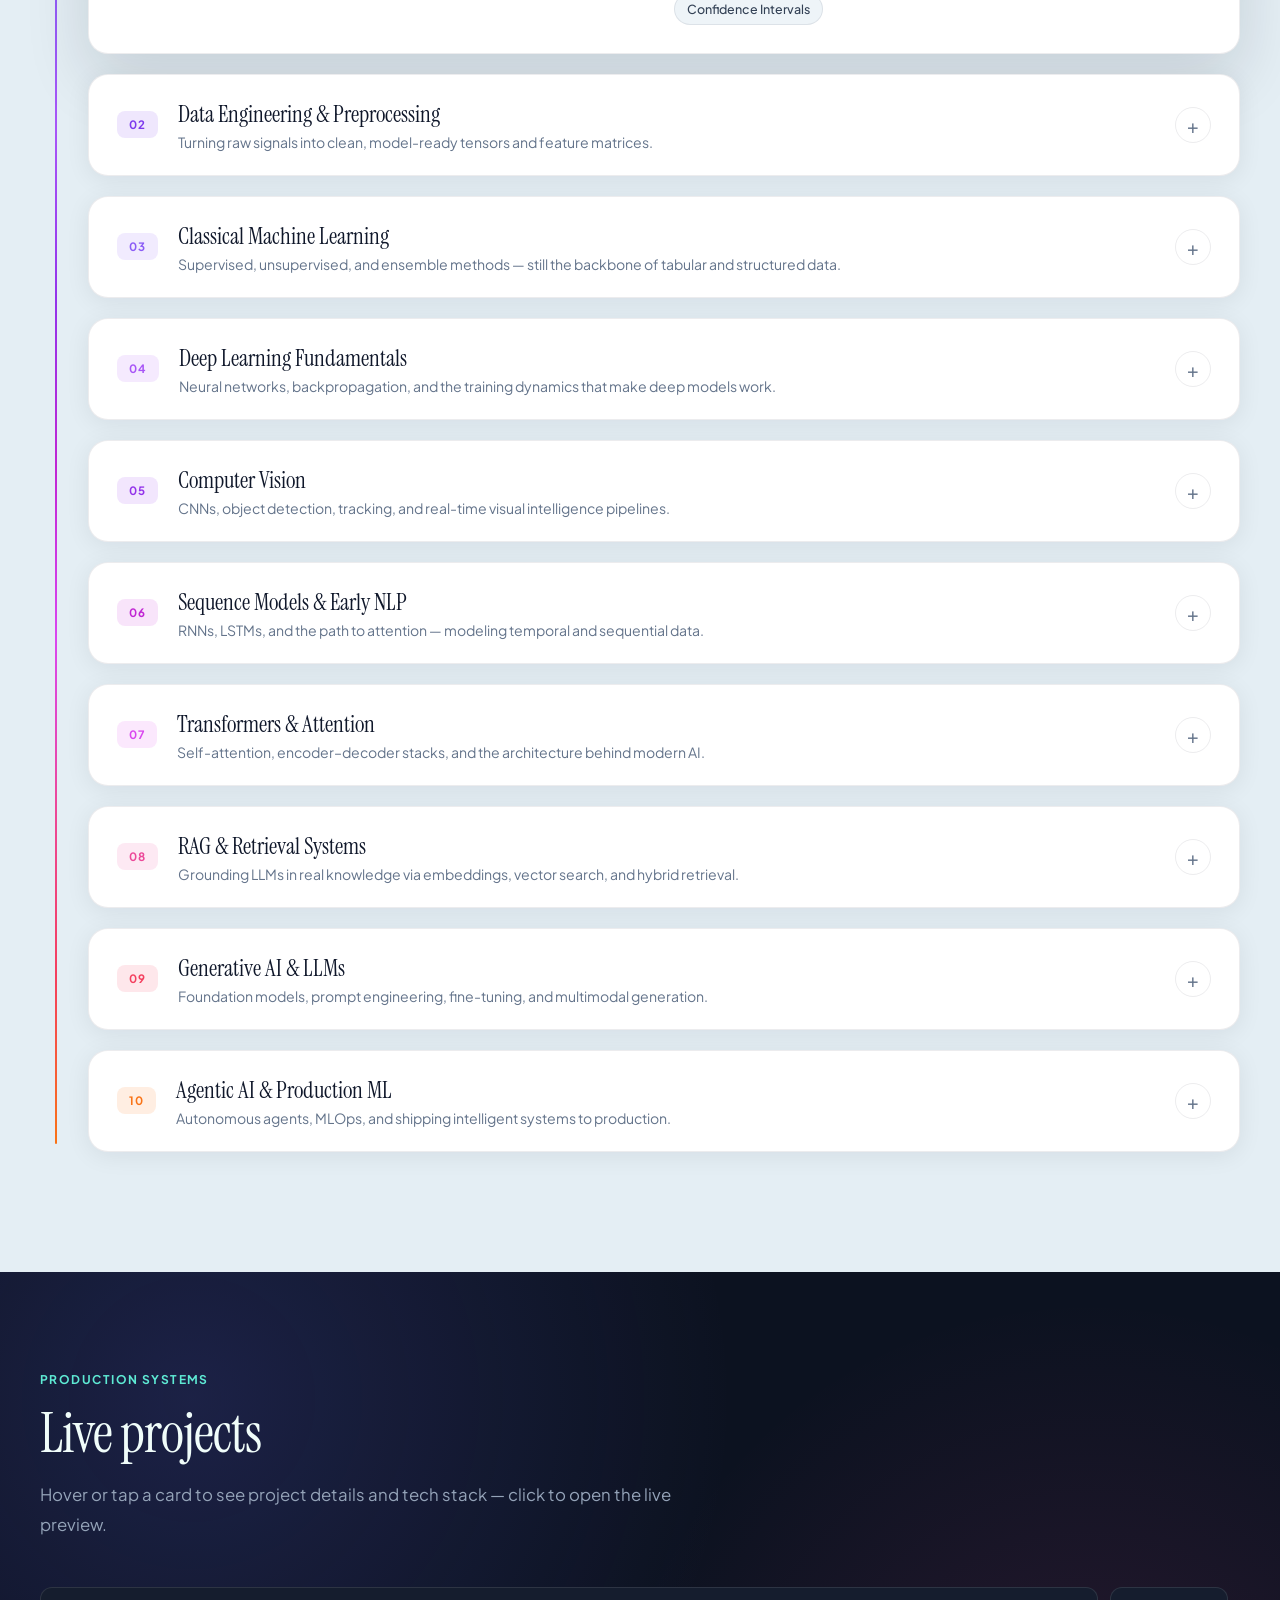
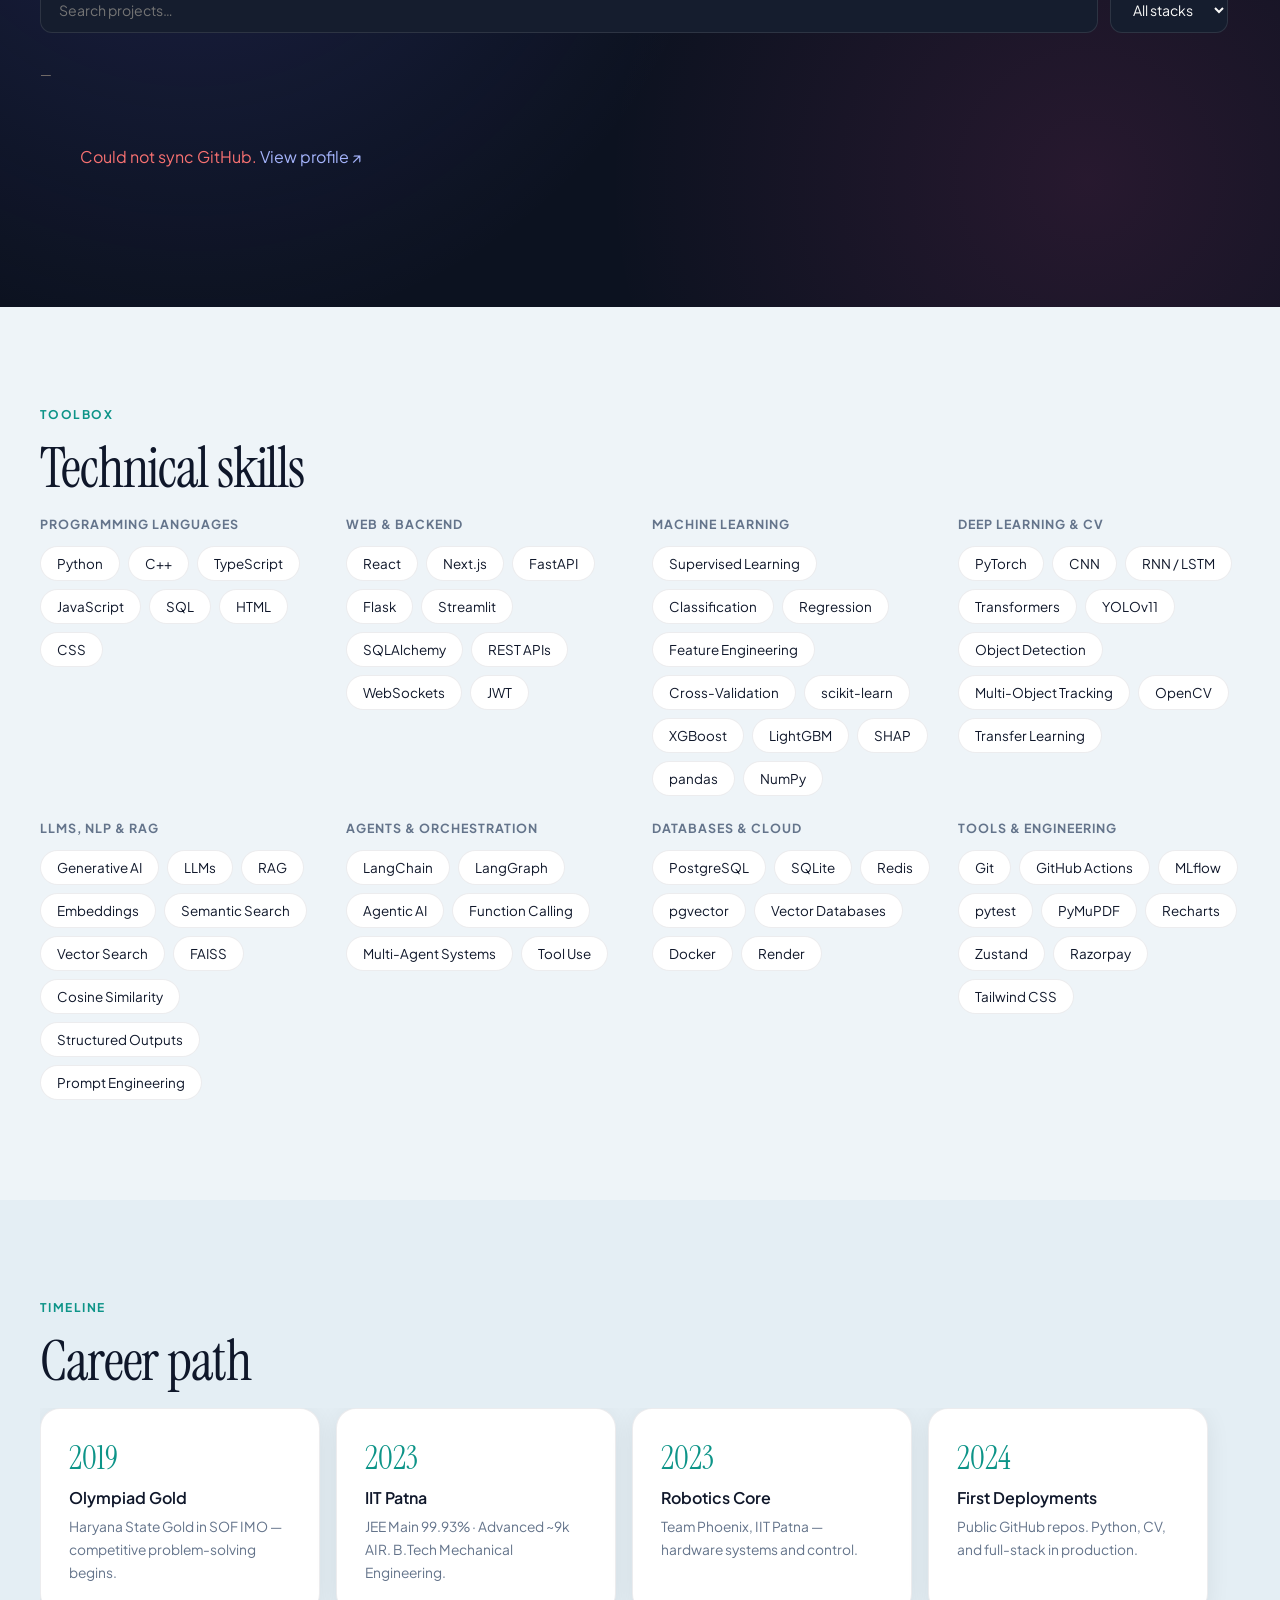
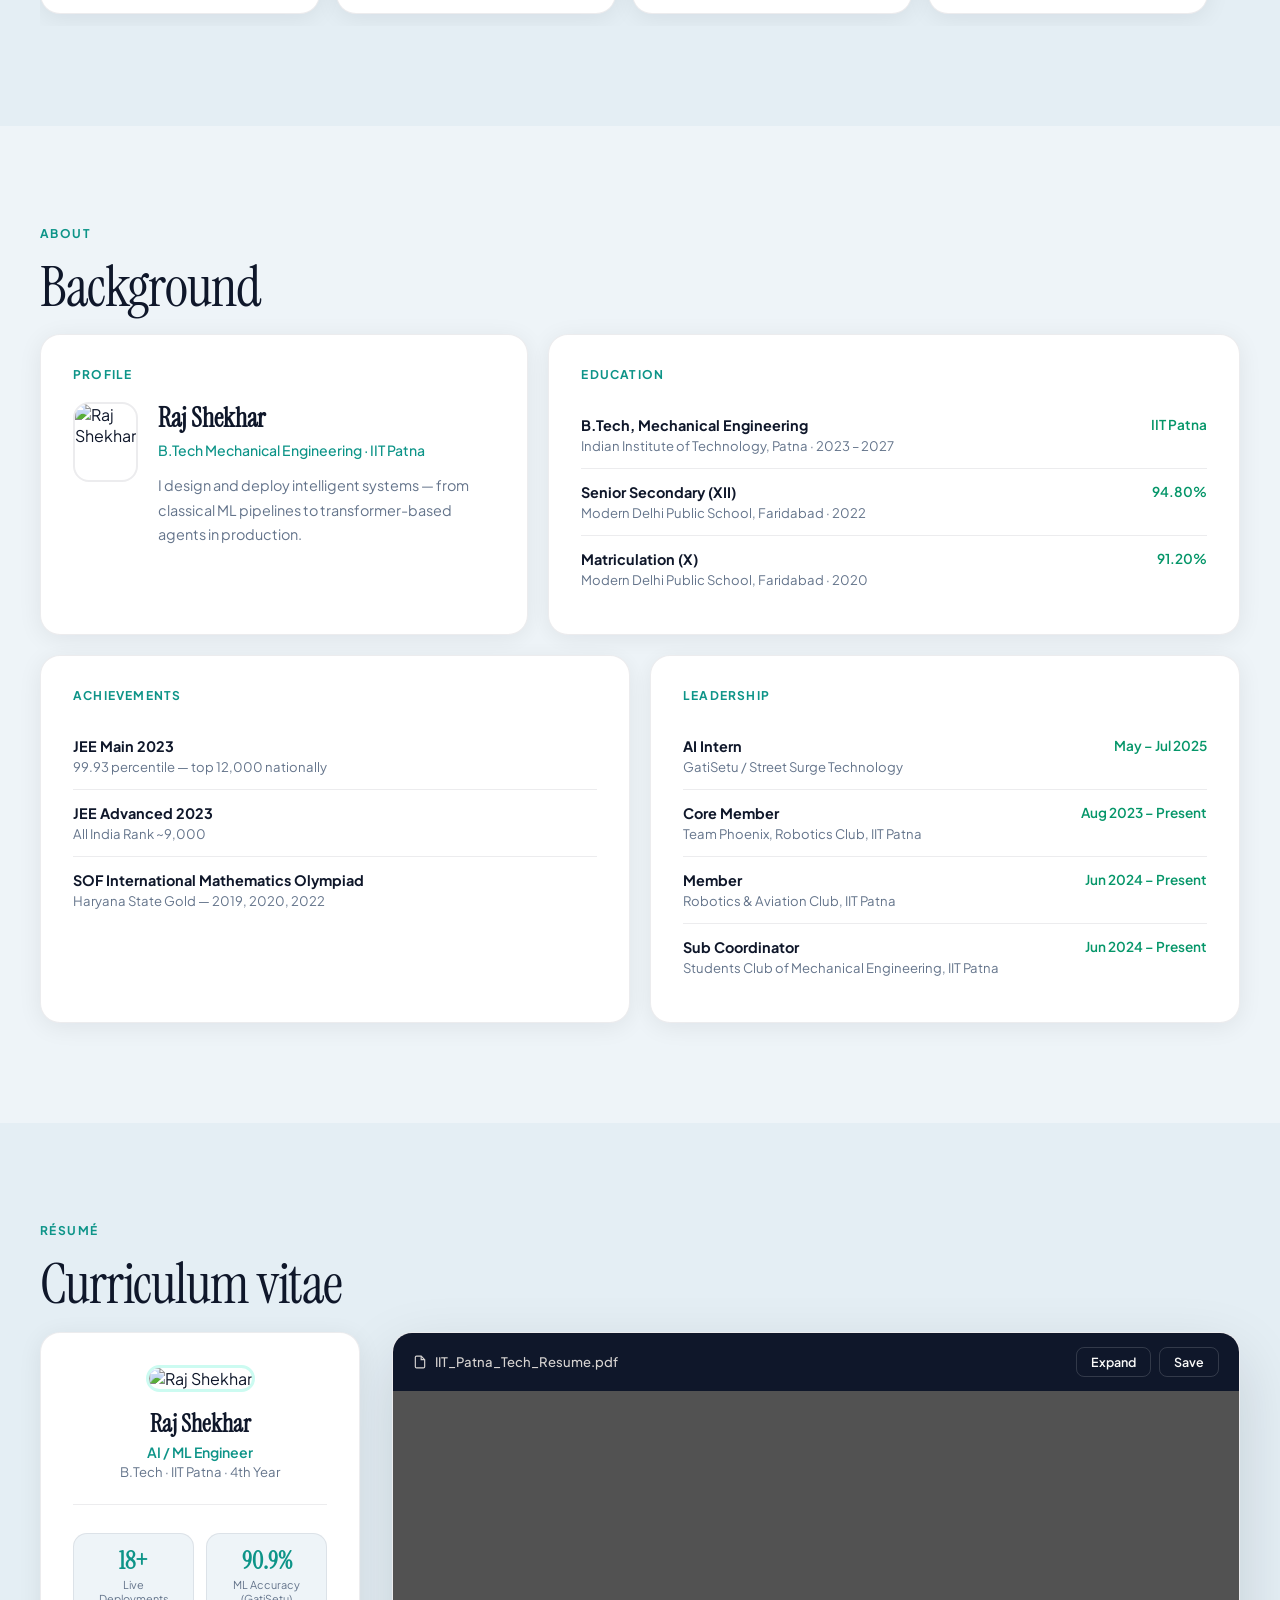
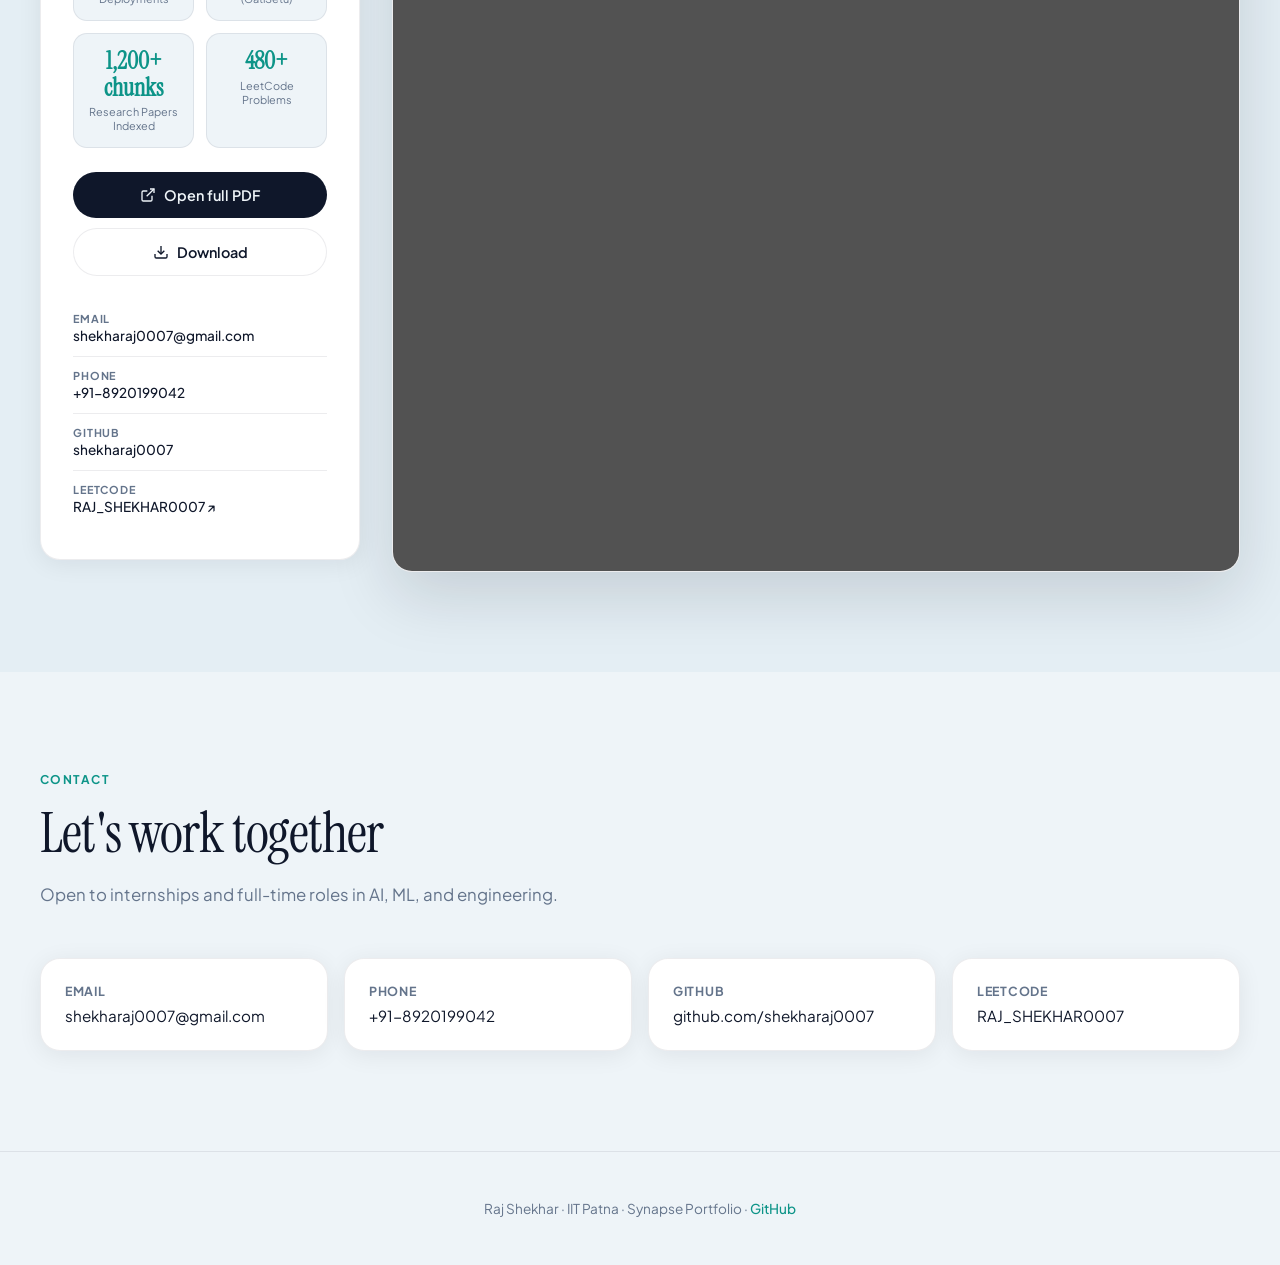
==== commit 724a80c6: "Publish the current portfolio as a Render static site. Co-authored-by: Cursor <cursoragent@cursor.co" ====
--- a/templates/index.html
+++ b/templates/index.html
@@ -1,998 +1,230 @@
 <!DOCTYPE html>
-<html>
+<html lang="en">
 <head>
-    <title>Portfolio -Raj Shekhar</title>
-    <style>
-        body {
-            font-family: 'Segoe UI', Arial, sans-serif;
-            margin: 0;
-            min-height: 100vh;
-            /* Animated gradient background */
-            background: linear-gradient(270deg, #e0e7ff, #fdf6e3, #7f53ac, #647dee, #e0e7ff);
-            background-size: 400% 400%;
-            animation: gradientBG 15s ease infinite;
-            position: relative;
-            overflow-x: hidden;
-        }
-        /* Animated floating circles */
-        body::before, body::after {
-            content: '';
-            position: fixed;
-            border-radius: 50%;
-            filter: blur(40px);
-            opacity: 0.25;
-            z-index: 0;
-            pointer-events: none;
-        }
-        body::before {
-            width: 320px; height: 320px;
-            background: #7f53ac;
-            top: 5%; left: -120px;
-            animation: float1 18s ease-in-out infinite alternate;
-        }
-        body::after {
-            width: 220px; height: 220px;
-            background: #647dee;
-            bottom: 8%; right: -80px;
-            animation: float2 22s ease-in-out infinite alternate;
-        }
-        @keyframes float1 {
-            0% { transform: translateY(0) scale(1); }
-            100% { transform: translateY(60px) scale(1.1); }
-        }
-        @keyframes float2 {
-            0% { transform: translateY(0) scale(1); }
-            100% { transform: translateY(-40px) scale(1.15); }
-        }
-        @keyframes gradientBG {
-            0% {background-position: 0% 50%;}
-            50% {background-position: 100% 50%;}
-            100% {background-position: 0% 50%;}
-        }
-        /* Animated entrance for bars */
-        .edu-list li, .ach-list li, .pos-list li, .project-card {
-            opacity: 0;
-            transform: translateY(40px) scale(0.98);
-            transition: opacity 0.7s cubic-bezier(.4,0,.2,1), transform 0.7s cubic-bezier(.4,0,.2,1);
-        }
-        .edu-list li.in-view, .ach-list li.in-view, .pos-list li.in-view, .project-card.in-view {
-            opacity: 1;
-            transform: none;
-        }
-        #portfolio {
-            background: #fff;
-            border-radius: 20px;
-            box-shadow: 0 8px 32px rgba(60,120,165,0.13);
-            padding: 40px 32px 32px 32px;
-            margin: 48px auto;
-            max-width: 950px;
-            animation: fadeInPortfolio 1.2s cubic-bezier(.4,0,.2,1);
-        }
-        @keyframes fadeInPortfolio {
-            from { opacity: 0; transform: translateY(40px); }
-            to { opacity: 1; transform: none; }
-        }
-        #portfolio h1 {
-            font-size: 2.7em;
-            color: #2d3a4a;
-            margin-bottom: 0.2em;
-            position: relative;
-            z-index: 1;
-        }
-        #portfolio h1::after {
-            content: '';
-            display: block;
-            width: 80px;
-            height: 6px;
-            background: linear-gradient(90deg, #7f53ac 0%, #647dee 100%);
-            border-radius: 3px;
-            margin-top: 10px;
-            margin-bottom: 8px;
-        }
-        #portfolio h2 {
-            color: #3a7ca5;
-            border-bottom: 2px solid #e3e8ee;
-            padding-bottom: 4px;
-            margin-top: 2.2em;
-            opacity: 0;
-            animation: fadeInHeading 1s forwards;
-        }
-        #portfolio h2:nth-of-type(1) { animation-delay: 0.2s; }
-        #portfolio h2:nth-of-type(2) { animation-delay: 0.4s; }
-        #portfolio h2:nth-of-type(3) { animation-delay: 0.6s; }
-        #portfolio h2:nth-of-type(4) { animation-delay: 0.8s; }
-        #portfolio h2:nth-of-type(5) { animation-delay: 1s; }
-        @keyframes fadeInHeading {
-            to { opacity: 1; transform: none; }
-            from { opacity: 0; transform: translateY(20px); }
-        }
-        #portfolio ul { list-style: none; padding: 0; }
-        #portfolio li { margin-bottom: 18px; }
-        .contact-info {
-            color: #555;
-            margin-bottom: 18px;
-            font-size: 1.08em;
-        }
-        .edu-list li, .ach-list li, .pos-list li {
-            background: linear-gradient(90deg, #e0e7ff 0%, #fdf6e3 100%);
-            border-radius: 10px;
-            padding: 12px 18px;
-            margin-bottom: 10px;
-            box-shadow: 0 2px 8px rgba(127,83,172,0.04);
-            transition: box-shadow 0.3s, transform 0.3s;
-        }
-        .edu-list li:hover, .ach-list li:hover, .pos-list li:hover {
-            box-shadow: 0 6px 18px rgba(127,83,172,0.13);
-            transform: translateY(-3px) scale(1.03);
-        }
-        .projects {
-            display: flex;
-            flex-wrap: wrap;
-            gap: 32px;
-            margin-bottom: 10px;
-            justify-content: center;
-        }
-        .project-card {
-            position: relative;
-            background: linear-gradient(135deg,rgba(255,255,255,0.65) 60%,rgba(127,83,172,0.08) 100%);
-            border-radius: 22px;
-            box-shadow: 0 8px 32px rgba(100,125,222,0.13);
-            padding: 32px 26px 24px 26px;
-            min-width: 320px;
-            max-width: 400px;
-            flex: 1 1 340px;
-            margin-bottom: 0;
-            overflow: hidden;
-            border: 2.5px solid rgba(127,83,172,0.10);
-            backdrop-filter: blur(8px);
-            transition: box-shadow 0.3s, border 0.3s, transform 0.3s;
-            opacity: 0;
-            transform: translateY(40px) scale(0.98);
-            animation: none;
-        }
-        .project-card.in-view {
-            opacity: 1;
-            transform: none;
-            animation: fadeInCard 1s cubic-bezier(.4,0,.2,1);
-        }
-        .project-card:hover {
-            box-shadow: 0 16px 48px rgba(100,125,222,0.22);
-            border: 2.5px solid #7f53ac;
-            transform: translateY(-10px) scale(1.04) rotate(-1deg);
-        }
-        @keyframes fadeInCard {
-            from { opacity: 0; transform: translateY(40px) scale(0.98); }
-            to { opacity: 1; transform: none; }
-        }
-        .project-tagline {
-            display: block;
-            background: linear-gradient(90deg,#7f53ac,#647dee);
-            color: #fff;
-            font-size: 1.08em;
-            margin: -32px -26px 18px -26px;
-            padding: 10px 0 10px 24px;
-            border-radius: 22px 22px 0 0;
-            font-style: italic;
-            font-weight: 500;
-            letter-spacing: 0.01em;
-            box-shadow: 0 2px 8px rgba(127,83,172,0.08);
-        }
-        .project-badges {
-            margin-bottom: 12px;
-        }
-        .badge {
-            display: inline-block;
-            background: linear-gradient(90deg, #7f53ac 0%, #647dee 100%);
-            color: #fff;
-            border-radius: 999px;
-            padding: 5px 16px 5px 12px;
-            font-size: 1em;
-            margin-right: 7px;
-            margin-bottom: 6px;
-            font-weight: 500;
-            box-shadow: 0 1px 4px rgba(100,125,222,0.10);
-        }
-        .badge::before {
-            margin-right: 6px;
-        }
-        .badge:nth-child(1)::before { content: '🐍'; }
-        .badge:nth-child(2)::before { content: '🗣️'; }
-        .badge:nth-child(3)::before { content: '🔊'; }
-        .badge:nth-child(4)::before { content: '🖼️'; }
-        .badge[title*="LangChain"]::before { content: '🔗'; }
-        .badge[title*="OpenAI"]::before { content: '🤖'; }
-        .badge[title*="FAISS"]::before { content: '📚'; }
-        .badge[title*="Streamlit"]::before { content: '🌐'; }
-        .badge[title*="MERN"]::before { content: '🌱'; }
-        .badge[title*="Chart.js"]::before { content: '📊'; }
-        .badge[title*="WebSocket"]::before { content: '🔌'; }
-        .badge[title*="Flask"]::before { content: '🍶'; }
-        .badge[title*="React"]::before { content: '⚛️'; }
-        .badge[title*="SQLite"]::before { content: '💾'; }
-        .project-role {
-            font-size: 1em;
-            color: #3a7ca5;
-            margin-bottom: 8px;
-            font-weight: 600;
-        }
-        .project-impact {
-            margin-top: 12px;
-            font-size: 1em;
-            color: #fff;
-            background: linear-gradient(90deg,#7f53ac,#647dee);
-            border-radius: 8px;
-            padding: 8px 16px;
-            font-style: italic;
-            box-shadow: 0 1px 4px rgba(100,125,222,0.10);
-        }
-        .project-links {
-            margin-top: 14px;
-        }
-        .btn {
-            display: inline-block;
-            padding: 9px 22px 9px 18px;
-            background: linear-gradient(90deg,#7f53ac,#647dee);
-            color: #fff;
-            border-radius: 8px;
-            text-decoration: none;
-            font-weight: 600;
-            font-size: 1.05em;
-            box-shadow: 0 2px 8px rgba(100,125,222,0.13);
-            transition: background 0.2s, transform 0.2s;
-            position: relative;
-        }
-        .btn::after {
-            content: '🔗';
-            margin-left: 8px;
-            font-size: 1.1em;
-        }
-        .btn:hover {
-            background: linear-gradient(90deg,#ffb86c,#ff6e7f);
-            color: #2d3a4a;
-            transform: scale(1.07) rotate(-2deg);
-        }
-        @media (max-width: 900px) {
-            .projects { flex-direction: column; gap: 18px; }
-            .project-card { max-width: 98vw; min-width: 0; }
-        }
-        .skills-list {
-            display: flex;
-            flex-wrap: wrap;
-            gap: 12px;
-            margin-bottom: 0;
-        }
-        .skill-badge {
-            background: linear-gradient(90deg, #7f53ac 0%, #647dee 100%);
-            color: #fff;
-            border-radius: 8px;
-            padding: 7px 16px;
-            font-size: 1em;
-            margin-bottom: 8px;
-            box-shadow: 0 1px 4px rgba(100,125,222,0.08);
-            transition: background 0.3s, transform 0.2s;
-            cursor: pointer;
-            opacity: 0;
-            animation: fadeInBadge 0.7s forwards;
-        }
-        .skill-badge:hover {
-            background: linear-gradient(90deg, #ffb86c 0%, #ff6e7f 100%);
-            color: #2d3a4a;
-            transform: scale(1.09) rotate(-2deg);
-        }
-        .skills-list .skill-badge:nth-child(n) { animation-delay: calc(0.1s * var(--i)); }
-        @keyframes fadeInBadge {
-            from { opacity: 0; transform: translateY(10px); }
-            to { opacity: 1; transform: none; }
-        }
-        @media (max-width: 700px) {
-            #portfolio { padding: 12px; }
-            .projects { flex-direction: column; }
-        }
-        .status-badge {
-            display:inline-block;
-            padding:4px 14px;
-            border-radius:999px;
-            font-size:0.98em;
-            font-weight:600;
-            margin-bottom:8px;
-            margin-top:8px;
-        }
-        .status-badge.completed { background:linear-gradient(90deg,#7f53ac,#647dee);color:#fff; }
-        .status-badge.inprogress { background:linear-gradient(90deg,#ffb86c,#ff6e7f);color:#2d3a4a; }
-        .progress-bar {
-            width:100%;
-            height:8px;
-            background:#e0e7ff;
-            border-radius:6px;
-            margin-bottom:10px;
-            overflow:hidden;
-        }
-        .progress {
-            height:100%;
-            background:linear-gradient(90deg,#7f53ac,#647dee);
-            border-radius:6px;
-            transition:width 0.7s cubic-bezier(.4,0,.2,1);
-        }
-        .badge[title]:hover::after {
-            content: attr(title);
-            position: absolute;
-            left: 0;
-            top: 110%;
-            background: #2d3a4a;
-            color: #fff;
-            padding: 6px 14px;
-            border-radius: 8px;
-            font-size: 0.98em;
-            white-space: nowrap;
-            z-index: 10;
-            box-shadow: 0 2px 8px rgba(60,120,165,0.13);
-            opacity: 1;
-            pointer-events: none;
-        }
-        .badge[title] { position: relative; cursor: pointer; }
-        .modal { display:none;align-items:center;justify-content:center; }
-        .modal-content { animation: fadeInCard 0.7s; }
-        /* Card tilt effect */
-        .project-card {
-            will-change: transform;
-        }
-        body.dark-mode {
-          background: linear-gradient(135deg, #232946 0%, #121629 100%) !important;
-          color: #f3f6fa !important;
-        }
-        body.dark-mode #portfolio {
-          background: #232946 !important;
-          color: #f3f6fa !important;
-        }
-        body.dark-mode .project-card {
-          background: linear-gradient(135deg,rgba(44,62,80,0.85) 60%,rgba(127,83,172,0.13) 100%) !important;
-          color: #f3f6fa !important;
-          border: 2.5px solid #647dee !important;
-        }
-        body.dark-mode .project-tagline, body.dark-mode .project-impact {
-          background: linear-gradient(90deg,#647dee,#7f53ac) !important;
-          color: #fff !important;
-        }
-        body.dark-mode .btn {
-          background: linear-gradient(90deg,#647dee,#7f53ac) !important;
-          color: #fff !important;
-        }
-        body.dark-mode .btn:hover {
-          background: linear-gradient(90deg,#ffb86c,#ff6e7f) !important;
-          color: #232946 !important;
-        }
-        body.dark-mode .status-badge.completed {
-          background: linear-gradient(90deg,#647dee,#7f53ac) !important;
-          color: #fff !important;
-        }
-        body.dark-mode .status-badge.inprogress {
-          background: linear-gradient(90deg,#ffb86c,#ff6e7f) !important;
-          color: #232946 !important;
-        }
-        body.dark-mode .progress-bar {
-          background: #232946 !important;
-        }
-        body.dark-mode .progress {
-          background: linear-gradient(90deg,#647dee,#7f53ac) !important;
-        }
-        body.dark-mode .modal-content {
-          background: #232946 !important;
-          color: #f3f6fa !important;
-        }
-        body.dark-mode .modal {
-          background: rgba(18,22,41,0.92) !important;
-        }
-        body.dark-mode .contact-info, body.dark-mode .project-role, body.dark-mode .project-links, body.dark-mode .project-badges, body.dark-mode .project-card ul, body.dark-mode .project-card strong {
-          color: #f3f6fa !important;
-        }
-        body.dark-mode, body.dark-mode * {
-          color: #f3f6fa !important;
-          border-color: #647dee !important;
-        }
-        body.dark-mode a, body.dark-mode a:visited {
-          color: #8ab4f8 !important;
-        }
-        body.dark-mode .project-card ul li,
-        body.dark-mode .project-card strong,
-        body.dark-mode .project-card .project-role,
-        body.dark-mode .project-card .project-badges,
-        body.dark-mode .project-card .project-links,
-        body.dark-mode .project-card .btn,
-        body.dark-mode .project-card .badge {
-          color: #f3f6fa !important;
-        }
-        body.dark-mode .badge {
-          background: linear-gradient(90deg, #232946 0%, #647dee 100%) !important;
-          color: #fff !important;
-        }
-        body.dark-mode .project-tagline, body.dark-mode .project-impact {
-          background: linear-gradient(90deg,#647dee,#7f53ac) !important;
-          color: #fff !important;
-        }
-        body.dark-mode .modal-content {
-          background: #232946 !important;
-          color: #f3f6fa !important;
-        }
-        body.dark-mode .modal {
-          background: rgba(18,22,41,0.92) !important;
-        }
-        body.dark-mode .status-badge.completed {
-          background: linear-gradient(90deg,#647dee,#7f53ac) !important;
-          color: #fff !important;
-        }
-        body.dark-mode .status-badge.inprogress {
-          background: linear-gradient(90deg,#ffb86c,#ff6e7f) !important;
-          color: #232946 !important;
-        }
-        body.dark-mode .progress-bar {
-          background: #232946 !important;
-        }
-        body.dark-mode .progress {
-          background: linear-gradient(90deg,#647dee,#7f53ac) !important;
-        }
-        body.dark-mode .contact-info, body.dark-mode .project-role, body.dark-mode .project-links, body.dark-mode .project-badges, body.dark-mode .project-card ul, body.dark-mode .project-card strong {
-          color: #f3f6fa !important;
-        }
-        body.dark-mode h1, body.dark-mode h2, body.dark-mode h3, body.dark-mode h4, body.dark-mode h5, body.dark-mode h6 {
-          color: #fff !important;
-        }
-        body.dark-mode .edu-list li,
-        body.dark-mode .ach-list li,
-        body.dark-mode .pos-list li {
-          background: linear-gradient(90deg, #232946 0%, #232946 100%) !important;
-          color: #f3f6fa !important;
-          border: 1px solid #647dee !important;
-        }
-        .leetcode-section {
-          background: rgba(255,255,255,0.7);
-          border-radius: 18px;
-          box-shadow: 0 4px 24px rgba(100,125,222,0.10);
-          padding: 28px 22px 20px 22px;
-          margin-bottom: 32px;
-          max-width: 500px;
-        }
-        body.dark-mode .leetcode-section {
-          background: #232946 !important;
-        }
-        .leetcode-link {
-          display: flex;
-          align-items: center;
-          text-decoration: none;
-          font-weight: 600;
-          color: #ffa116;
-          margin-bottom: 18px;
-          font-size: 1.1em;
-        }
-        .leetcode-logo {
-          width: 36px;
-          margin-right: 12px;
-        }
-        .leetcode-metrics {
-          margin-top: 10px;
-        }
-        .leetcode-metric {
-          margin-bottom: 12px;
-        }
-        .metric-label {
-          color: #3a7ca5;
-          font-size: 1em;
-          margin-right: 8px;
-        }
-        body.dark-mode .metric-label {
-          color: #8ab4f8;
-        }
-        .metric-value {
-          font-weight: 700;
-          font-size: 1.08em;
-          margin-right: 8px;
-        }
-        .leetcode-bar {
-          background: #e0e7ff;
-          border-radius: 6px;
-          height: 8px;
-          width: 100%;
-          margin-top: 4px;
-          margin-bottom: 2px;
-          overflow: hidden;
-        }
-        body.dark-mode .leetcode-bar {
-          background: #232946;
-        }
-        .leetcode-bar-inner {
-          height: 100%;
-          background: linear-gradient(90deg,#ffa116,#7f53ac);
-          border-radius: 6px;
-          transition: width 0.7s cubic-bezier(.4,0,.2,1);
-        }
-        .leetcode-bar.easy .leetcode-bar-inner { background: linear-gradient(90deg,#7bed9f,#ffa116); }
-        .leetcode-bar.medium .leetcode-bar-inner { background: linear-gradient(90deg,#ffa116,#ff6e7f); }
-        .leetcode-bar.hard .leetcode-bar-inner { background: linear-gradient(90deg,#ff6e7f,#7f53ac); }
-        .glass-card {
-          background: rgba(255,255,255,0.75);
-          border-radius: 22px;
-          box-shadow: 0 8px 32px rgba(100,125,222,0.13);
-          padding: 32px 24px 24px 24px;
-          margin-bottom: 32px;
-          max-width: 540px;
-          position: relative;
-          overflow: hidden;
-        }
-        body.dark-mode .glass-card {
-          background: rgba(35,41,70,0.95) !important;
-        }
-        .leetcode-header {
-          display: flex;
-          align-items: center;
-          gap: 16px;
-          margin-bottom: 10px;
-        }
-        .leetcode-username {
-          font-size: 1.1em;
-          color: #7f53ac;
-          font-weight: 600;
-        }
-        .leetcode-progress-flex {
-          display: flex;
-          align-items: center;
-          gap: 24px;
-          margin-bottom: 10px;
-        }
-        .circular-progress {
-          width: 96px;
-          height: 96px;
-          position: relative;
-        }
-        .circular-progress svg {
-          width: 96px;
-          height: 96px;
-        }
-        .circular-bg {
-          stroke: #e0e7ff;
-          stroke-width: 9;
-        }
-        .circular-bar {
-          stroke: url(#leetcode-gradient);
-          stroke-width: 9;
-          stroke-linecap: round;
-          transition: stroke-dasharray 1s;
-        }
-        .circular-text {
-          font-size: 1.3em;
-          font-weight: 700;
-          fill: #7f53ac;
-          dominant-baseline: middle;
-          text-anchor: middle;
-        }
-        .circular-label {
-          font-size: 0.98em;
-          color: #7f53ac;
-          text-align: center;
-          margin-top: 2px;
-        }
-        .leetcode-badges {
-          display: flex;
-          flex-direction: column;
-          gap: 7px;
-        }
-        .leetcode-badge {
-          display: flex;
-          align-items: center;
-          background: linear-gradient(90deg,#ffa116,#7f53ac);
-          color: #fff;
-          border-radius: 999px;
-          padding: 6px 18px;
-          font-size: 1em;
-          font-weight: 500;
-          box-shadow: 0 1px 4px rgba(100,125,222,0.10);
-          margin-bottom: 0;
-        }
-        .badge-icon {
-          margin-right: 8px;
-          font-size: 1.1em;
-        }
-        .leetcode-metrics {
-          margin-top: 10px;
-        }
-        .leetcode-metric {
-          margin-bottom: 12px;
-        }
-        .metric-label {
-          color: #3a7ca5;
-          font-size: 1em;
-          margin-right: 8px;
-        }
-        body.dark-mode .metric-label {
-          color: #8ab4f8;
-        }
-        .metric-value {
-          font-weight: 700;
-          font-size: 1.08em;
-          margin-right: 8px;
-        }
-        .leetcode-bar {
-          background: #e0e7ff;
-          border-radius: 6px;
-          height: 8px;
-          width: 100%;
-          margin-top: 4px;
-          margin-bottom: 2px;
-          overflow: hidden;
-        }
-        body.dark-mode .leetcode-bar {
-          background: #232946;
-        }
-        .leetcode-bar-inner {
-          height: 100%;
-          background: linear-gradient(90deg,#ffa116,#7f53ac);
-          border-radius: 6px;
-          transition: width 0.7s cubic-bezier(.4,0,.2,1);
-        }
-        .leetcode-bar.easy .leetcode-bar-inner { background: linear-gradient(90deg,#7bed9f,#ffa116); }
-        .leetcode-bar.medium .leetcode-bar-inner { background: linear-gradient(90deg,#ffa116,#ff6e7f); }
-        .leetcode-bar.hard .leetcode-bar-inner { background: linear-gradient(90deg,#ff6e7f,#7f53ac); }
-        .recent-activity {
-          margin-top: 18px;
-        }
-        .recent-title {
-          color: #7f53ac;
-          font-size: 1.05em;
-          font-weight: 600;
-          margin-bottom: 8px;
-        }
-        .recent-list {
-          list-style: none;
-          padding: 0;
-          margin: 0;
-        }
-        .recent-list li {
-          background: linear-gradient(90deg,#e0e7ff 60%,#fdf6e3 100%);
-          color: #232946;
-          border-radius: 8px;
-          padding: 8px 14px;
-          margin-bottom: 7px;
-          font-size: 1em;
-          display: flex;
-          align-items: center;
-        }
-        .activity-icon {
-          margin-right: 8px;
-          font-size: 1.1em;
-        }
-        .leetcode-links {
-          margin-top: 18px;
-          display: flex;
-          gap: 12px;
-        }
-        .leetcode-btn {
-          display:inline-block;
-          padding:10px 24px;
-          background:linear-gradient(90deg,#7f53ac,#647dee);
-          color:#fff;
-          border-radius:8px;
-          font-weight:600;
-          text-decoration:none;
-          box-shadow:0 2px 8px rgba(100,125,222,0.13);
-          transition:background 0.2s;
-          font-size:1.1em;
-        }
-        .leetcode-btn.external {
-          background: #ffa116;
-          color: #232946;
-        }
-        .leetcode-btn:hover {
-          background:linear-gradient(90deg,#ffb86c,#ff6e7f);
-          color:#232946;
-        }
-        @media (max-width: 700px) {
-          .glass-card { max-width: 98vw; padding: 18px 6vw; }
-          .leetcode-progress-flex { flex-direction: column; gap: 10px; }
-        }
-    </style>
+<meta charset="utf-8">
+<meta name="viewport" content="width=device-width, initial-scale=1">
+<title>Raj Shekhar — AI / ML Engineer</title>
+<meta name="description" content="Raj Shekhar — IIT Patna. AI/ML engineer building live deployed systems from classical ML to agentic AI.">
+<meta name="theme-color" content="#eef4f8">
+<link rel="stylesheet" href="assets/css/synapse.css?v=mesh">
+<meta http-equiv="Cache-Control" content="no-cache, no-store, must-revalidate">
 </head>
 <body>
-    <button id="themeToggle" style="position:fixed;top:18px;right:32px;z-index:10000;padding:8px 18px;border-radius:8px;background:linear-gradient(90deg,#7f53ac,#647dee);color:#fff;font-weight:600;border:none;box-shadow:0 2px 8px rgba(100,125,222,0.13);cursor:pointer;">🌙 Dark Mode</button>
-    <hr>
-    <section id="portfolio">
-        <h1>Raj Shekhar</h1>
-        <div class="contact-info">
-            <strong>Indian Institute of Technology, Patna</strong> &mdash; Bachelor of Technology in Mechanical Engineering<br>
-            <strong>Email:</strong> shekharaj0007@gmail.com | <strong>Phone:</strong> +91-8920199042<br>
-            <strong>GitHub:</strong> <a href="https://github.com/shekharaj0007" target="_blank" style="color:#3a7ca5;text-decoration:underline;">shekharaj0007</a>
-            <br>
-            <a href="resume.jpg" target="_blank" rel="noopener noreferrer" style="display:inline-block;margin-top:10px;padding:8px 20px;background:linear-gradient(90deg,#7f53ac,#647dee);color:#fff;border-radius:6px;text-decoration:none;font-weight:500;box-shadow:0 2px 8px rgba(100,125,222,0.13);transition:background 0.3s;cursor:pointer;">Resume</a>
-        </div>
-        <div style="margin-top: 16px;">
-          <a href="https://github.com/shekharaj0007" target="_blank" rel="noopener noreferrer"
-             style="display:inline-block;padding:10px 24px;margin-right:10px;background:#24292e;color:#fff;border-radius:6px;font-weight:600;text-decoration:none;box-shadow:0 2px 8px rgba(36,41,46,0.13);transition:background 0.2s;">
-            GitHub
+
+<div class="bg-mesh" aria-hidden="true">
+  <div class="bg-blob bg-blob-a"></div>
+  <div class="bg-blob bg-blob-b"></div>
+  <div class="bg-blob bg-blob-c"></div>
+  <div class="bg-grid"></div>
+</div>
+
+<nav class="nav" id="nav">
+  <a class="nav-logo" href="#">Raj Shekhar</a>
+  <div class="nav-links">
+    <a href="#ml">ML Stack</a>
+    <a href="#projects">Projects</a>
+    <a href="#about">About</a>
+    <a href="#resume">Résumé</a>
+    <a href="#contact">Contact</a>
+  </div>
+  <div class="nav-sp"></div>
+  <a class="nav-leetcode" href="https://leetcode.com/RAJ_SHEKHAR0007/" target="_blank" rel="noopener" title="LeetCode Profile">
+    <svg width="16" height="16" viewBox="0 0 24 24" fill="currentColor"><path d="M16.102 17.93l-2.697 2.607-.732-.732-2.607-2.697.732-.732 2.607 2.697.732.732zm-1.414-1.414L12 13.172l-2.697 2.607-.732-.732 2.607-2.697.732-.732 2.697 2.607.732.732zM12 2L2 7v10l10 5 10-5V7L12 2zm0 2.18l7.9 3.95L12 12.09 4.1 8.13 12 4.18zM4 9.27l7 3.5v7.46l-7-3.5V9.27zm9 10.96v-7.46l7-3.5v7.46l-7 3.5z"/></svg>
+    LeetCode
+  </a>
+  <a class="nav-cta" href="#contact">Hire me</a>
+</nav>
+
+<header class="hero">
+  <div class="hero-badge"><i></i> <span id="liveCount">Syncing projects…</span></div>
+  <h1>Raj Shekhar<br><em>builds intelligent systems.</em></h1>
+  <p class="hero-lead">AI / ML engineer at IIT Patna. I ship production systems — from computer vision pipelines to RAG assistants and multi-agent platforms. Every project below runs live.</p>
+  <div class="hero-row">
+    <a class="btn btn-dark" href="#projects">See live projects</a>
+    <a class="btn btn-outline" href="#ml">ML knowledge</a>
+    <a class="btn btn-outline" href="https://github.com/shekharaj0007" target="_blank" rel="noopener">GitHub</a>
+    <a class="btn btn-leetcode" href="https://leetcode.com/RAJ_SHEKHAR0007/" target="_blank" rel="noopener">
+      <svg width="18" height="18" viewBox="0 0 24 24" fill="currentColor"><path d="M16.102 17.93l-2.697 2.607-.732-.732-2.607-2.697.732-.732 2.607 2.697.732.732zm-1.414-1.414L12 13.172l-2.697 2.607-.732-.732 2.607-2.697.732-.732 2.697 2.607.732.732zM12 2L2 7v10l10 5 10-5V7L12 2zm0 2.18l7.9 3.95L12 12.09 4.1 8.13 12 4.18zM4 9.27l7 3.5v7.46l-7-3.5V9.27zm9 10.96v-7.46l7-3.5v7.46l-7 3.5z"/></svg>
+      LeetCode Profile
+    </a>
+  </div>
+  <div class="hero-stats">
+    <div class="hero-stat"><b id="statRepos">—</b><span>Repositories</span></div>
+    <div class="hero-stat"><b id="statLive">—</b><span>Live deploys</span></div>
+    <a class="hero-stat hero-stat-link" id="leetStatLink" href="https://leetcode.com/RAJ_SHEKHAR0007/" target="_blank" rel="noopener">
+      <b id="statLeet">—</b><span>LeetCode solved ↗</span>
+    </a>
+    <div class="hero-stat"><b id="statContrib">—</b><span>Contributions / yr</span></div>
+  </div>
+</header>
+
+<section class="ml-section" id="ml">
+  <div class="wrap">
+    <p class="sec-tag">Knowledge depth</p>
+    <h2 class="sec-title">Machine learning stack</h2>
+    <p class="sec-desc">From mathematical foundations through transformers, RAG, generative AI, and agentic systems — ten deep layers. Click each to explore sub-domains and topics.</p>
+    <div class="ml-stack" id="mlStack"></div>
+  </div>
+</section>
+
+<section class="projects-section" id="projects">
+  <div class="wrap">
+    <p class="sec-tag">Production systems</p>
+    <h2 class="sec-title">Live projects</h2>
+    <p class="sec-desc">Hover or tap a card to see project details and tech stack — click to open the live preview.</p>
+    <div class="proj-bar">
+      <input type="search" id="projSearch" placeholder="Search projects…" autocomplete="off">
+      <select id="projLang"><option value="">All stacks</option></select>
+      <span style="color:#78716c;font-size:0.85rem;align-self:center" id="projCount"></span>
+    </div>
+    <p class="proj-meta-line" id="projLiveLine">—</p>
+    <div class="proj-grid" id="projGrid">
+      <div class="skel"></div><div class="skel"></div><div class="skel"></div>
+    </div>
+  </div>
+</section>
+
+<section id="skills">
+  <div class="wrap">
+    <p class="sec-tag">Toolbox</p>
+    <h2 class="sec-title">Technical skills</h2>
+    <div class="skills-row" id="skillsRow"></div>
+  </div>
+</section>
+
+<section style="background:var(--cream2)">
+  <div class="wrap">
+    <p class="sec-tag">Timeline</p>
+    <h2 class="sec-title">Career path</h2>
+    <div class="journey-row" id="journeyRow"></div>
+  </div>
+</section>
+
+<section id="about">
+  <div class="wrap">
+    <p class="sec-tag">About</p>
+    <h2 class="sec-title">Background</h2>
+    <div class="bento">
+      <div class="bento-card b5">
+        <h4>Profile</h4>
+        <div class="profile-flex">
+          <img id="aboutImg" src="" alt="Raj Shekhar">
+          <div>
+            <h3 id="aboutName">Raj Shekhar</h3>
+            <p class="sub" id="aboutSub"></p>
+            <p id="aboutBio"></p>
+          </div>
+        </div>
+      </div>
+      <div class="bento-card b7">
+        <h4>Education</h4>
+        <ul class="dlist" id="eduList"></ul>
+      </div>
+      <div class="bento-card b6">
+        <h4>Achievements</h4>
+        <ul class="dlist" id="achList"></ul>
+      </div>
+      <div class="bento-card b6">
+        <h4>Leadership</h4>
+        <ul class="dlist" id="rolesList"></ul>
+      </div>
+    </div>
+  </div>
+</section>
+
+<section id="resume" class="resume-section">
+  <div class="wrap">
+    <p class="sec-tag">Résumé</p>
+    <h2 class="sec-title">Curriculum vitae</h2>
+    <div class="resume-layout">
+      <aside class="resume-sidebar">
+        <div class="resume-profile">
+          <img id="resumeImg" src="" alt="Raj Shekhar">
+          <h3>Raj Shekhar</h3>
+          <p class="resume-role">AI / ML Engineer</p>
+          <p class="resume-sub">B.Tech · IIT Patna · 4th Year</p>
+        </div>
+        <div class="resume-highlights" id="resumeHighlights"></div>
+        <div class="resume-actions">
+          <a class="btn btn-dark" href="resume.pdf" target="_blank" rel="noopener">
+            <svg width="16" height="16" viewBox="0 0 24 24" fill="none" stroke="currentColor" stroke-width="2"><path d="M18 13v6a2 2 0 0 1-2 2H5a2 2 0 0 1-2-2V8a2 2 0 0 1 2-2h6"/><polyline points="15 3 21 3 21 9"/><line x1="10" y1="14" x2="21" y2="3"/></svg>
+            Open full PDF
           </a>
-          <a href="leetcode.html" target="_blank" rel="noopener noreferrer"
-             style="display:inline-block;padding:10px 24px;margin-right:10px;background:#ffa116;color:#232946;border-radius:6px;font-weight:600;text-decoration:none;box-shadow:0 2px 8px rgba(255,171,22,0.13);transition:background 0.2s;">
-            LeetCode
+          <a class="btn btn-outline" href="resume.pdf" download="Raj_Shekhar_Resume.pdf">
+            <svg width="16" height="16" viewBox="0 0 24 24" fill="none" stroke="currentColor" stroke-width="2"><path d="M21 15v4a2 2 0 0 1-2 2H5a2 2 0 0 1-2-2v-4"/><polyline points="7 10 12 15 17 10"/><line x1="12" y1="15" x2="12" y2="3"/></svg>
+            Download
           </a>
         </div>
-
-        <h2>LeetCode Progress</h2>
-        <div class="leetcode-section glass-card">
-          <div class="leetcode-header">
-            <img src="https://leetcode.com/static/images/LeetCode_logo_rvs.png" alt="LeetCode" class="leetcode-logo">
-            <span class="leetcode-username">raj shekhar (RAJ_SHEKHAR0007)</span>
+        <ul class="resume-quick">
+          <li><span>Email</span><a href="mailto:shekharaj0007@gmail.com">shekharaj0007@gmail.com</a></li>
+          <li><span>Phone</span><a href="tel:+918920199042">+91-8920199042</a></li>
+          <li><span>GitHub</span><a href="https://github.com/shekharaj0007" target="_blank" rel="noopener">shekharaj0007</a></li>
+          <li><span>LeetCode</span><a href="https://leetcode.com/RAJ_SHEKHAR0007/" target="_blank" rel="noopener">RAJ_SHEKHAR0007 ↗</a></li>
+        </ul>
+      </aside>
+      <div class="resume-viewer">
+        <div class="resume-toolbar">
+          <span class="resume-doc-label">
+            <svg width="14" height="14" viewBox="0 0 24 24" fill="none" stroke="currentColor" stroke-width="2"><path d="M14 2H6a2 2 0 0 0-2 2v16a2 2 0 0 0 2 2h12a2 2 0 0 0 2-2V8z"/><polyline points="14 2 14 8 20 8"/></svg>
+            IIT_Patna_Tech_Resume.pdf
+          </span>
+          <div class="resume-toolbar-actions">
+            <a href="resume.pdf" target="_blank" rel="noopener">Expand</a>
+            <a href="resume.pdf" download="Raj_Shekhar_Resume.pdf">Save</a>
           </div>
-          <div class="leetcode-progress-flex">
-            <div class="circular-progress">
-              <svg>
-                <defs>
-                  <linearGradient id="leetcode-gradient" x1="0%" y1="0%" x2="100%" y2="0%">
-                    <stop offset="0%" stop-color="#ffa116"/>
-                    <stop offset="100%" stop-color="#7f53ac"/>
-                  </linearGradient>
-                </defs>
-                <circle class="circular-bg" cx="48" cy="48" r="40" fill="none"/>
-                <circle class="circular-bar" cx="48" cy="48" r="40" fill="none" stroke-dasharray="13.5 251.2"/>
-                <text class="circular-text" x="48" y="54">6</text>
-              </svg>
-              <div class="circular-label">Solved</div>
-            </div>
-            <div class="leetcode-badges">
-              <span class="leetcode-badge"><span class="badge-icon">🟧</span> DSA</span>
-              <span class="leetcode-badge"><span class="badge-icon">🐍</span> Python</span>
-              <span class="leetcode-badge"><span class="badge-icon">💻</span> C++</span>
-            </div>
-          </div>
-          <div class="leetcode-metrics">
-            <div class="leetcode-metric"><span class="metric-label">Easy</span><span class="metric-value">6</span><div class="leetcode-bar easy"><div class="leetcode-bar-inner" style="width:0.7%"></div></div></div>
-            <div class="leetcode-metric"><span class="metric-label">Medium</span><span class="metric-value">0</span><div class="leetcode-bar medium"><div class="leetcode-bar-inner" style="width:0%"></div></div></div>
-            <div class="leetcode-metric"><span class="metric-label">Hard</span><span class="metric-value">0</span><div class="leetcode-bar hard"><div class="leetcode-bar-inner" style="width:0%"></div></div></div>
-            <div class="leetcode-metric"><span class="metric-label">Rank</span><span class="metric-value">~5,000,000</span></div>
-          </div>
-          <div class="recent-activity">
-            <div class="recent-title">Recent Activity</div>
-            <ul class="recent-list">
-              <li><span class="activity-icon">✅</span> Single Number (Easy) - 8 days ago</li>
-              <li><span class="activity-icon">✅</span> Missing Number (Easy) - 8 days ago</li>
-            </ul>
-          </div>
-          <div class="leetcode-links">
-            <a href="leetcode.html" target="_blank" class="leetcode-btn">View Full Profile</a>
-            <a href="https://leetcode.com/RAJ_SHEKHAR0007/" target="_blank" class="leetcode-btn external">LeetCode <span style="font-size:1.1em;">↗</span></a>
-          </div>
-        </div>
-
-        <h2>Education</h2>
-        <ul class="edu-list">
-            <li><strong>B.Tech</strong>, IIT Patna, 2023-2027, CGPA: 6.5
-            </li>
-            <li><strong>Senior Secondary</strong>, Modern Delhi Public School, Faridabad, 2022, 94.80%</li>
-            <li><strong>Matriculation</strong>, Modern Delhi Public School, Faridabad, 2020, 91.20%</li>
-        </ul>
-
-        <h2>Projects</h2>
-        <div class="projects">
-            <div class="project-card" data-title="Speech-Controlled JARVIS Assistant" data-status="Completed" data-progress="100" data-description="A desktop AI assistant for productivity and automation, featuring voice-activated commands, reminders, and file access.">
-                <span class="project-tagline">Your personal desktop AI assistant for productivity and automation.</span>
-                <strong>Speech-Controlled JARVIS Assistant</strong>
-                <span class="status-badge completed">Completed</span>
-                <div class="progress-bar"><div class="progress" style="width:100%"></div></div>
-                <div class="project-badges">
-                  <span class="badge" title="Python: Main programming language">Python</span>
-                  <span class="badge" title="SpeechRecognition: Voice input">SpeechRecognition</span>
-                  <span class="badge" title="Pyttsx3: Text-to-speech">Pyttsx3</span>
-                  <span class="badge" title="Tkinter: GUI">Tkinter</span>
-                </div>
-                <div class="project-role">Role: Solo Developer</div>
-                <ul>
-                    <li>Voice-activated commands for apps, weather, news, and more</li>
-                    <li>Integrated speech-to-text and text-to-speech</li>
-                    <li>Custom reminders and file access</li>
-                </ul>
-                <div class="project-impact">Impact: Enhanced my automation and GUI development skills.</div>
-                <div class="project-links">
-                  <a href="https://github.com/shekharaj0007/jarvis-assistant" target="_blank" class="btn">Source Code</a>
-                </div>
-            </div>
-            <div class="project-card" data-title="AI Career Coach Chatbot" data-status="In Progress" data-progress="70" data-description="An AI-powered chatbot for career guidance, resume analysis, and job search tips.">
-                <span class="project-tagline">Intelligent career guidance powered by AI and NLP.</span>
-                <strong>AI Career Coach Chatbot</strong>
-                <span class="status-badge inprogress">In Progress</span>
-                <div class="progress-bar"><div class="progress" style="width:70%"></div></div>
-                <div class="project-badges">
-                  <span class="badge" title="LangChain: LLM framework">LangChain</span>
-                  <span class="badge" title="OpenAI API: AI model">OpenAI API</span>
-                  <span class="badge" title="FAISS: Vector search">FAISS</span>
-                  <span class="badge" title="Streamlit: Web app">Streamlit</span>
-                </div>
-                <div class="project-role">Role: Team Project (Lead Developer)</div>
-                <ul>
-                    <li>Resume analysis and job tips chatbot using FAISS and GPT</li>
-                    <li>File uploads, multi-turn chat, and real-time feedback</li>
-                </ul>
-                <div class="project-impact">Impact: Helped users improve their resumes and job search strategies.</div>
-                <div class="project-links">
-                  <a href="https://github.com/shekharaj0007/ai-career-coach-chatbot" target="_blank" class="btn">Source Code</a>
-                </div>
-            </div>
-            <div class="project-card" data-title="SkillSphere – Adaptive Learning Platform" data-status="Completed" data-progress="100" data-description="A personalized learning platform with adaptive quizzes and real-time analytics.">
-                <span class="project-tagline">Personalized learning with real-time analytics and adaptive quizzes.</span>
-                <strong>SkillSphere – Adaptive Learning Platform</strong>
-                <span class="status-badge completed">Completed</span>
-                <div class="progress-bar"><div class="progress" style="width:100%"></div></div>
-                <div class="project-badges">
-                  <span class="badge" title="MERN Stack: Full stack">MERN Stack</span>
-                  <span class="badge" title="Chart.js: Data viz">Chart.js</span>
-                  <span class="badge" title="WebSocket: Real-time">WebSocket</span>
-                </div>
-                <div class="project-role">Role: Full Stack Developer</div>
-                <ul>
-                    <li>Course enrollment, quizzes, adaptive learning, and dashboards</li>
-                    <li>Admin panel for content uploads and monitoring</li>
-                </ul>
-                <div class="project-impact">Impact: Enabled personalized education and data-driven insights for learners.</div>
-                <div class="project-links">
-                  <a href="https://github.com/shekharaj0007/skillsphere" target="_blank" class="btn">Source Code</a>
-                </div>
-            </div>
-            <div class="project-card" data-title="FinZen – Personal Finance Tracker" data-status="Completed" data-progress="100" data-description="A secure, offline-capable budgeting tool for personal finance management.">
-                <span class="project-tagline">Simple, secure, and offline-capable budgeting tool.</span>
-                <strong>FinZen – Personal Finance Tracker</strong>
-                <span class="status-badge completed">Completed</span>
-                <div class="progress-bar"><div class="progress" style="width:100%"></div></div>
-                <div class="project-badges">
-                  <span class="badge" title="Flask: Backend">Flask</span>
-                  <span class="badge" title="React: Frontend">React</span>
-                  <span class="badge" title="SQLite: Database">SQLite</span>
-                  <span class="badge" title="Chart.js: Data viz">Chart.js</span>
-                </div>
-                <div class="project-role">Role: Solo Developer</div>
-                <ul>
-                    <li>Budgeting tool for income/expenses, trends, and category insights</li>
-                    <li>Simple, secure, offline-capable interface</li>
-                </ul>
-                <div class="project-impact">Impact: Improved my skills in full-stack development and data visualization.</div>
-                <div class="project-links">
-                  <a href="https://github.com/shekharaj0007/finzen" target="_blank" class="btn">Source Code</a>
-                </div>
-            </div>
-        </div>
-
-        <!-- Modal for project details -->
-        <div id="projectModal" class="modal" style="display:none;position:fixed;z-index:9999;left:0;top:0;width:100vw;height:100vh;background:rgba(44,62,80,0.75);align-items:center;justify-content:center;">
-            <div class="modal-content" style="background:#fff;padding:32px 28px;border-radius:18px;max-width:420px;box-shadow:0 8px 32px rgba(60,120,165,0.25);position:relative;">
-                <span id="closeModal" style="position:absolute;top:18px;right:28px;font-size:2.2em;color:#7f53ac;cursor:pointer;font-weight:bold;">&times;</span>
-                <h2 id="modalTitle"></h2>
-                <span id="modalStatus" class="status-badge"></span>
-                <div class="progress-bar" style="margin-bottom:18px;"><div class="progress" id="modalProgress"></div></div>
-                <p id="modalDesc" style="font-size:1.1em;color:#333;margin-bottom:0;"></p>
-            </div>
-        </div>
-
-        <h2>Skills</h2>
-        <div class="skills-list">
-            <span class="skill-badge">C++</span>
-            <span class="skill-badge">Python</span>
-            <span class="skill-badge">SQL</span>
-            <span class="skill-badge">HTML</span>
-            <span class="skill-badge">CSS</span>
-            <span class="skill-badge">JavaScript</span>
-            <span class="skill-badge">FastAPI</span>
-            <span class="skill-badge">LangChain</span>
-            <span class="skill-badge">Hugging Face</span>
-            <span class="skill-badge">Redux</span>
-            <span class="skill-badge">Tailwind CSS</span>
-            <span class="skill-badge">Framer Motion</span>
-            <span class="skill-badge">Socket.IO</span>
-            <span class="skill-badge">Docker</span>
-            <span class="skill-badge">GitHub Actions</span>
-            <span class="skill-badge">Firebase</span>
-            <span class="skill-badge">Netlify</span>
-            <span class="skill-badge">Vercel</span>
-            <span class="skill-badge">Postman</span>
-            <span class="skill-badge">Jupyter</span>
-            <span class="skill-badge">Numpy</span>
-            <span class="skill-badge">Pandas</span>
-            <span class="skill-badge">Matplotlib</span>
-            <span class="skill-badge">Scikit-learn</span>
-            <span class="skill-badge">TensorFlow</span>
-            <span class="skill-badge">Flask</span>
-            <span class="skill-badge">Excel</span>
-            <span class="skill-badge">Seaborn</span>
-            <span class="skill-badge">Power BI</span>
-            <span class="skill-badge">Tableau</span>
-            <span class="skill-badge">YOLOv5</span>
-            <span class="skill-badge">YOLOv8</span>
-            <span class="skill-badge">LabelImg</span>
-            <span class="skill-badge">MediaPipe</span>
-            <span class="skill-badge">Leadership</span>
-            <span class="skill-badge">Event Management</span>
-            <span class="skill-badge">Writing</span>
-            <span class="skill-badge">Public Speaking</span>
-            <span class="skill-badge">Time Management</span>
-        </div>
-
-        <h2>Achievements</h2>
-        <ul class="ach-list">
-            <li>JeeMains2023: Secured 99.93 percentile (Top 12,000 nationally)</li>
-            <li>Jee Advance 2023: Secured 9k rank (Top 1,50,000 nationally)</li>
-            <li>Olympiads: SOF-IMO state (HARYANA) gold medalist (2022, 2020, 2019)</li>
-        </ul>
-
-        <h2>Positions of Responsibility</h2>
-        <ul class="pos-list">
-            <li>Core Member: Team Phoenix, Robotics Club, IIT Patna Core (Aug 2023 - Present)</li>
-            <li>Member: Robotics and Aviation Club, IIT Patna (June 2024 - Present)</li>
-            <li>Sub Coordinator: Students Club of Mechanical Engineering, IIT Patna (June 2024 - Present)</li>
-        </ul>
-    </section>
-    <script>
-    // Light/Dark mode toggle
-    const themeToggle = document.getElementById('themeToggle');
-    let darkMode = false;
-    themeToggle.onclick = function() {
-      darkMode = !darkMode;
-      document.body.classList.toggle('dark-mode', darkMode);
-      themeToggle.innerHTML = darkMode ? '☀️ Light Mode' : '🌙 Dark Mode';
-    };
-    // Card tilt effect
-    document.querySelectorAll('.project-card').forEach(card => {
-      card.addEventListener('mousemove', e => {
-        const rect = card.getBoundingClientRect();
-        const x = e.clientX - rect.left;
-        const y = e.clientY - rect.top;
-        const centerX = rect.width/2;
-        const centerY = rect.height/2;
-        const rotateX = (y-centerY)/10;
-        const rotateY = (centerX-x)/10;
-        card.style.transform = `rotateX(${rotateX}deg) rotateY(${rotateY}deg) scale(1.04)`;
-      });
-      card.addEventListener('mouseleave', () => {
-        card.style.transform = '';
-      });
-    });
-    // Modal popup for project details
-    document.querySelectorAll('.project-card').forEach(card => {
-      card.addEventListener('click', function(e) {
-        if(e.target.classList.contains('btn')) return; // Don't open modal if button clicked
-        const modal = document.getElementById('projectModal');
-        document.getElementById('modalTitle').textContent = card.getAttribute('data-title');
-        document.getElementById('modalStatus').textContent = card.getAttribute('data-status');
-        document.getElementById('modalStatus').className = 'status-badge ' + (card.getAttribute('data-status').toLowerCase().replace(' ','')||'');
-        document.getElementById('modalProgress').style.width = card.getAttribute('data-progress')+'%';
-        document.getElementById('modalDesc').textContent = card.getAttribute('data-description');
-        modal.style.display = 'flex';
-      });
-    });
-    document.getElementById('closeModal').onclick = function() {
-      document.getElementById('projectModal').style.display = 'none';
-    };
-    window.onclick = function(event) {
-      if(event.target === document.getElementById('projectModal')) {
-        document.getElementById('projectModal').style.display = 'none';
-      }
-    };
-    // Scroll-triggered animation for bars
-    document.addEventListener('DOMContentLoaded', function() {
-        const observer = new window.IntersectionObserver((entries) => {
-            entries.forEach(entry => {
-                if (entry.isIntersecting) {
-                    entry.target.classList.add('in-view');
-                }
-            });
-        }, { threshold: 0.15 });
-
-        document.querySelectorAll('.edu-list li, .ach-list li, .pos-list li, .project-card').forEach(el => {
-            observer.observe(el);
-        });
-    });
-    // Button ripple effect
-    document.querySelectorAll('.btn').forEach(btn => {
-      btn.addEventListener('click', function(e) {
-        const ripple = document.createElement('span');
-        ripple.className = 'ripple';
-        ripple.style.left = (e.offsetX-10)+'px';
-        ripple.style.top = (e.offsetY-10)+'px';
-        this.appendChild(ripple);
-        setTimeout(()=>ripple.remove(), 600);
-      });
-    });
-    </script>
+        </div>
+        <div class="resume-frame">
+          <iframe src="resume.pdf#view=FitH" title="Raj Shekhar Résumé"></iframe>
+        </div>
+      </div>
+    </div>
+  </div>
+</section>
+
+<section id="contact">
+  <div class="wrap">
+    <p class="sec-tag">Contact</p>
+    <h2 class="sec-title">Let's work together</h2>
+    <p class="sec-desc">Open to internships and full-time roles in AI, ML, and engineering.</p>
+    <div class="contact-row" id="contactRow"></div>
+  </div>
+</section>
+
+<footer>
+  Raj Shekhar · IIT Patna · Synapse Portfolio · <a href="https://github.com/shekharaj0007" target="_blank" rel="noopener">GitHub</a>
+</footer>
+
+<div id="viewer">
+  <div class="viewer-top">
+    <span style="color:#34d399;font-weight:600;font-size:0.75rem">● LIVE</span>
+    <h4 id="viewerTitle">Project</h4>
+    <a id="viewerOpen" href="#" target="_blank" rel="noopener">Open tab ↗</a>
+    <a id="viewerSource" href="#" target="_blank" rel="noopener">Source</a>
+    <button class="x" id="viewerClose" type="button">Close</button>
+  </div>
+  <div class="viewer-frame">
+    <div class="viewer-msg" id="viewerMsg">
+      <p>Preview couldn't embed — security headers on the deployment.</p>
+      <a class="btn btn-dark" id="viewerLaunch" href="#" style="margin-top:20px">Launch live site ↗</a>
+    </div>
+    <iframe id="viewerFrame" title="Live preview" sandbox="allow-scripts allow-same-origin allow-forms allow-popups"></iframe>
+  </div>
+</div>
+
+<script src="assets/js/data.js?v=mesh"></script>
+<script src="assets/js/live.js?v=mesh"></script>
+<script src="assets/js/synapse.js?v=mesh"></script>
+<script>
+  /* Update hero badge once projects load */
+  const obs = new MutationObserver(() => {
+    const live = document.getElementById('statLive')?.textContent;
+    const repos = document.getElementById('statRepos')?.textContent;
+    if (live && live !== '—') {
+      document.getElementById('liveCount').textContent = live + ' live systems · ' + repos + ' repos';
+      obs.disconnect();
+    }
+  });
+  obs.observe(document.getElementById('statLive'), { childList: true, characterData: true, subtree: true });
+</script>
 </body>
-</html> 
+</html>
--- a/templates/assets/css/synapse.css
+++ b/templates/assets/css/synapse.css
@@ -0,0 +1,804 @@
+@import url('https://fonts.googleapis.com/css2?family=Instrument+Serif:ital@0;1&family=Plus+Jakarta+Sans:wght@400;500;600;700&display=swap');
+
+:root {
+  --cream: #eef4f8;
+  --cream2: #e4eef4;
+  --ink: #0f172a;
+  --ink-soft: #334155;
+  --muted: #64748b;
+  --line: rgba(15, 23, 42, 0.08);
+  --accent: #0d9488;
+  --accent-light: #ccfbf1;
+  --accent-glow: rgba(13, 148, 136, 0.35);
+  --warm: #ea580c;
+  --warm-light: #ffedd5;
+  --coral: #e11d48;
+  --sage: #059669;
+  --leetcode: #ffa116;
+  --leetcode-dark: #c77700;
+  --dark: #0c1220;
+  --dark-card: #151d2e;
+  --dark-card2: #1a2438;
+  --serif: 'Instrument Serif', Georgia, serif;
+  --sans: 'Plus Jakarta Sans', system-ui, sans-serif;
+  --shadow: 0 4px 24px rgba(12, 18, 32, 0.07);
+  --shadow-lg: 0 24px 64px rgba(12, 18, 32, 0.14);
+  --r: 20px;
+  --indigo: var(--accent);
+  --indigo-light: var(--accent-light);
+}
+
+*, *::before, *::after { box-sizing: border-box; margin: 0; padding: 0; }
+html { scroll-behavior: smooth; }
+body {
+  font-family: var(--sans);
+  background: var(--cream);
+  color: var(--ink);
+  -webkit-font-smoothing: antialiased;
+  overflow-x: hidden;
+}
+
+/* ---- mesh / aurora background ---- */
+.bg-mesh {
+  position: fixed; inset: 0; z-index: 0;
+  pointer-events: none; overflow: hidden;
+  background: linear-gradient(180deg, #f4f8fb 0%, #e8f1f6 45%, #eef4f8 100%);
+}
+.bg-blob {
+  position: absolute; border-radius: 50%;
+  filter: blur(80px);
+  opacity: 0.7;
+  will-change: transform;
+}
+.bg-blob-a {
+  width: 52vw; height: 52vw; max-width: 680px; max-height: 680px;
+  left: -8%; top: -12%;
+  background: radial-gradient(circle, rgba(56, 189, 248, 0.45), transparent 68%);
+  animation: blobDrift 18s ease-in-out infinite;
+}
+.bg-blob-b {
+  width: 44vw; height: 44vw; max-width: 560px; max-height: 560px;
+  right: -10%; top: 8%;
+  background: radial-gradient(circle, rgba(45, 212, 191, 0.4), transparent 68%);
+  animation: blobDrift 22s ease-in-out infinite reverse;
+}
+.bg-blob-c {
+  width: 50vw; height: 50vw; max-width: 620px; max-height: 620px;
+  left: 28%; bottom: -18%;
+  background: radial-gradient(circle, rgba(99, 102, 241, 0.22), transparent 68%);
+  animation: blobDrift 26s ease-in-out infinite;
+}
+.bg-grid {
+  position: absolute; inset: 0;
+  background-image:
+    linear-gradient(rgba(15, 23, 42, 0.035) 1px, transparent 1px),
+    linear-gradient(90deg, rgba(15, 23, 42, 0.035) 1px, transparent 1px);
+  background-size: 56px 56px;
+  mask-image: radial-gradient(ellipse 80% 70% at 50% 20%, #000 30%, transparent 80%);
+}
+@keyframes blobDrift {
+  0%, 100% { transform: translate(0, 0) scale(1); }
+  40% { transform: translate(40px, 28px) scale(1.08); }
+  70% { transform: translate(-24px, 18px) scale(0.96); }
+}
+
+.nav, section, footer, .hero, #viewer { position: relative; z-index: 2; }
+a { color: inherit; text-decoration: none; }
+button, input, select { font-family: inherit; cursor: pointer; border: none; background: none; color: inherit; }
+
+/* ---- nav ---- */
+.nav {
+  position: fixed; top: 0; left: 0; right: 0; z-index: 100;
+  padding: 20px 40px;
+  display: flex; align-items: center; gap: 32px;
+  transition: 0.35s;
+}
+.nav.solid {
+  background: rgba(238, 244, 248, 0.88);
+  backdrop-filter: blur(20px);
+  border-bottom: 1px solid var(--line);
+  padding: 14px 40px;
+}
+.nav-logo {
+  font-family: var(--serif);
+  font-size: 1.35rem;
+  font-weight: 400;
+  letter-spacing: -0.02em;
+}
+.nav-links { display: flex; gap: 28px; }
+.nav-links a {
+  font-size: 0.88rem; font-weight: 500; color: var(--muted);
+  transition: color 0.2s;
+}
+.nav-links a:hover { color: var(--ink); }
+.nav-sp { flex: 1; }
+.nav-leetcode {
+  display: inline-flex; align-items: center; gap: 7px;
+  font-size: 0.82rem; font-weight: 600;
+  padding: 9px 16px; border-radius: 999px;
+  color: var(--leetcode-dark);
+  background: var(--warm-light);
+  border: 1.5px solid rgba(255, 161, 22, 0.35);
+  transition: transform 0.2s, box-shadow 0.2s, background 0.2s;
+}
+.nav-leetcode:hover {
+  transform: translateY(-2px);
+  background: #ffe4b5;
+  box-shadow: 0 8px 24px rgba(255, 161, 22, 0.25);
+  color: #9a3412;
+}
+.nav-cta {
+  font-size: 0.85rem; font-weight: 600;
+  padding: 10px 22px; border-radius: 999px;
+  background: var(--accent); color: white;
+  transition: transform 0.2s, box-shadow 0.2s;
+}
+.nav-cta:hover { transform: translateY(-2px); box-shadow: 0 12px 32px var(--accent-glow); }
+
+/* ---- hero ---- */
+.hero {
+  min-height: 100vh;
+  display: flex; flex-direction: column; justify-content: center;
+  padding: 140px 40px 100px;
+  max-width: 1200px; margin: 0 auto;
+  position: relative;
+}
+.hero-badge {
+  display: inline-flex; align-items: center; gap: 8px;
+  font-size: 0.78rem; font-weight: 600; letter-spacing: 0.04em;
+  color: var(--sage); margin-bottom: 28px;
+  padding: 8px 16px; border-radius: 999px;
+  background: rgba(5, 150, 105, 0.08);
+  border: 1px solid rgba(5, 150, 105, 0.2);
+  width: fit-content;
+  opacity: 0; animation: rise 0.8s 0.1s forwards;
+}
+.hero-badge i {
+  width: 7px; height: 7px; border-radius: 50%;
+  background: var(--sage); animation: blink 2s infinite;
+}
+@keyframes blink { 50% { opacity: 0.3; } }
+.hero h1 {
+  font-family: var(--serif);
+  font-size: clamp(3.5rem, 9vw, 7rem);
+  font-weight: 400; line-height: 1.02;
+  letter-spacing: -0.03em;
+  margin-bottom: 28px;
+  opacity: 0; animation: rise 0.9s 0.2s forwards;
+}
+.hero h1 em {
+  font-style: italic;
+  color: var(--accent);
+  background: linear-gradient(135deg, var(--accent), #0891b2);
+  -webkit-background-clip: text;
+  -webkit-text-fill-color: transparent;
+  background-clip: text;
+}
+.hero-lead {
+  font-size: clamp(1.1rem, 2.2vw, 1.35rem);
+  color: var(--ink-soft); line-height: 1.75;
+  max-width: 54ch; margin-bottom: 40px;
+  opacity: 0; animation: rise 0.9s 0.35s forwards;
+}
+.hero-row {
+  display: flex; gap: 16px; flex-wrap: wrap; align-items: center;
+  opacity: 0; animation: rise 0.9s 0.5s forwards;
+}
+.btn {
+  display: inline-flex; align-items: center; gap: 8px;
+  padding: 14px 28px; border-radius: 999px;
+  font-size: 0.9rem; font-weight: 600;
+  transition: 0.25s;
+}
+.btn-dark { background: var(--ink); color: var(--cream); }
+.btn-dark:hover { transform: translateY(-3px); box-shadow: var(--shadow-lg); background: #1a2825; }
+.btn-outline {
+  border: 1.5px solid var(--line);
+  color: var(--ink);
+  background: rgba(255,255,255,0.6);
+}
+.btn-outline:hover { border-color: var(--accent); color: var(--accent); background: white; }
+.btn-leetcode {
+  border: 1.5px solid rgba(255, 161, 22, 0.4);
+  background: linear-gradient(135deg, #fff7ed, #ffedd5);
+  color: #c2410c;
+  box-shadow: 0 4px 16px rgba(255, 161, 22, 0.15);
+}
+.btn-leetcode:hover {
+  transform: translateY(-3px);
+  box-shadow: 0 12px 32px rgba(255, 161, 22, 0.3);
+  border-color: var(--leetcode);
+  background: linear-gradient(135deg, #ffedd5, #fed7aa);
+}
+.hero-stat-link {
+  text-decoration: none; color: inherit;
+  padding: 12px 16px; margin: -12px -16px;
+  border-radius: 16px;
+  transition: background 0.25s, transform 0.25s;
+}
+.hero-stat-link:hover {
+  background: var(--warm-light);
+  transform: translateY(-4px);
+}
+.hero-stat-link:hover b { color: var(--leetcode-dark); }
+.hero-stat-link span { color: var(--leetcode-dark); font-weight: 600; }
+.hero-stats {
+  display: flex; gap: 48px; margin-top: 72px; flex-wrap: wrap;
+  opacity: 0; animation: rise 0.9s 0.65s forwards;
+}
+.hero-stat b {
+  display: block;
+  font-family: var(--serif);
+  font-size: 2.8rem; font-weight: 400;
+  line-height: 1; color: var(--ink);
+}
+.hero-stat span { font-size: 0.82rem; color: var(--muted); margin-top: 6px; display: block; }
+@keyframes rise {
+  from { opacity: 0; transform: translateY(32px); }
+  to { opacity: 1; transform: none; }
+}
+
+/* ---- sections ---- */
+section { padding: 100px 40px; }
+.wrap { max-width: 1200px; margin: 0 auto; }
+.sec-tag {
+  font-size: 0.75rem; font-weight: 700; letter-spacing: 0.12em;
+  text-transform: uppercase; color: var(--accent);
+  margin-bottom: 16px;
+}
+.sec-title {
+  font-family: var(--serif);
+  font-size: clamp(2.2rem, 5vw, 3.5rem);
+  font-weight: 400; letter-spacing: -0.02em;
+  line-height: 1.1; margin-bottom: 16px;
+}
+.sec-desc { color: var(--muted); font-size: 1.05rem; line-height: 1.75; max-width: 58ch; margin-bottom: 48px; }
+
+/* ---- ML stack ---- */
+.ml-section { background: var(--cream2); }
+.ml-stack { position: relative; padding-left: 48px; }
+.ml-stack::before {
+  content: '';
+  position: absolute; left: 15px; top: 8px; bottom: 8px;
+  width: 2px;
+  background: linear-gradient(180deg, #6366f1, #7c3aed, #8b5cf6, #a855f7, #9333ea, #c026d3, #d946ef, #ec4899, #f43f5e, #f97316);
+  border-radius: 99px;
+}
+.ml-layer {
+  position: relative;
+  margin-bottom: 20px;
+  background: white;
+  border: 1px solid var(--line);
+  border-radius: var(--r);
+  overflow: hidden;
+  box-shadow: var(--shadow);
+  transition: box-shadow 0.3s, transform 0.3s;
+  opacity: 0; transform: translateX(-20px);
+}
+.ml-layer.in { opacity: 1; transform: none; }
+.ml-layer.open { box-shadow: var(--shadow-lg); }
+.ml-layer::before {
+  content: '';
+  position: absolute; left: -48px; top: 28px;
+  width: 14px; height: 14px; border-radius: 50%;
+  background: var(--layer-color, var(--indigo));
+  border: 3px solid var(--cream2);
+  box-shadow: 0 0 0 2px var(--layer-color, var(--indigo));
+}
+.ml-head {
+  display: flex; align-items: center; gap: 20px;
+  padding: 24px 28px;
+  cursor: pointer;
+  user-select: none;
+}
+.ml-head-text { flex: 1; min-width: 0; }
+.ml-step {
+  font-size: 0.72rem; font-weight: 700; letter-spacing: 0.1em;
+  color: var(--layer-color, var(--indigo));
+  padding: 6px 12px; border-radius: 8px;
+  background: color-mix(in srgb, var(--layer-color, var(--indigo)) 12%, transparent);
+  flex-shrink: 0;
+}
+.ml-head h3 {
+  font-family: var(--serif);
+  font-size: 1.45rem; font-weight: 400;
+}
+.ml-head p { font-size: 0.88rem; color: var(--muted); margin-top: 4px; display: none; }
+@media(min-width:768px){ .ml-head p { display: block; } }
+.ml-toggle {
+  width: 36px; height: 36px; border-radius: 50%;
+  border: 1px solid var(--line);
+  display: grid; place-items: center;
+  font-size: 1.2rem; color: var(--muted);
+  transition: 0.3s; flex-shrink: 0;
+}
+.ml-layer.open .ml-toggle { transform: rotate(45deg); background: var(--indigo-light); color: var(--indigo); }
+.ml-body {
+  max-height: 0; overflow: hidden;
+  transition: max-height 0.45s cubic-bezier(.4,0,.2,1);
+}
+.ml-layer.open .ml-body { max-height: 2400px; }
+.ml-detail {
+  font-size: 0.92rem; color: var(--ink-soft); line-height: 1.75;
+  padding: 20px 28px 0; margin: 0;
+}
+.ml-groups {
+  padding: 20px 28px 28px;
+  display: grid;
+  gap: 20px;
+  grid-template-columns: repeat(auto-fill, minmax(240px, 1fr));
+}
+.ml-group h5 {
+  font-size: 0.72rem; font-weight: 700; letter-spacing: 0.08em;
+  text-transform: uppercase; color: var(--layer-color, var(--indigo));
+  margin-bottom: 10px;
+}
+.ml-topics {
+  display: flex; flex-wrap: wrap; gap: 8px;
+}
+.ml-topics span {
+  font-size: 0.78rem; font-weight: 500;
+  padding: 7px 12px; border-radius: 999px;
+  background: var(--cream);
+  border: 1px solid var(--line);
+  color: var(--ink-soft);
+  transition: 0.2s;
+}
+.ml-topics span:hover {
+  border-color: var(--layer-color, var(--indigo));
+  color: var(--layer-color, var(--indigo));
+  background: color-mix(in srgb, var(--layer-color, var(--indigo)) 8%, white);
+}
+
+/* ---- projects (dark band) ---- */
+.projects-section {
+  background: var(--dark);
+  color: #f0fdfa;
+  position: relative;
+  overflow: hidden;
+}
+.projects-section::before {
+  content: '';
+  position: absolute; inset: 0;
+  background:
+    radial-gradient(circle at 15% 20%, rgba(99, 102, 241, 0.18), transparent 45%),
+    radial-gradient(circle at 85% 80%, rgba(236, 72, 153, 0.12), transparent 40%);
+  pointer-events: none;
+}
+.projects-section .wrap { position: relative; z-index: 1; }
+.projects-section .sec-tag { color: #5eead4; }
+.projects-section .sec-title { color: #f0fdfa; }
+.projects-section .sec-desc { color: #94a3b8; }
+.proj-bar {
+  display: flex; gap: 12px; flex-wrap: wrap; margin-bottom: 32px;
+}
+.proj-bar input, .proj-bar select {
+  padding: 12px 18px; border-radius: 12px;
+  background: var(--dark-card); border: 1px solid rgba(255,255,255,0.1);
+  color: #fafaf9; font-size: 0.88rem; outline: none;
+}
+.proj-bar input { flex: 1; min-width: 200px; }
+.proj-bar input:focus, .proj-bar select:focus { border-color: var(--accent); }
+.proj-bar select option { background: var(--dark-card); }
+.proj-meta-line { font-size: 0.82rem; color: #78716c; margin-bottom: 24px; }
+
+.proj-grid {
+  display: grid;
+  grid-template-columns: repeat(auto-fill, minmax(300px, 1fr));
+  gap: 20px;
+  perspective: 1200px;
+}
+
+/* ---- flashcard projects ---- */
+.proj-flip {
+  height: 240px;
+  cursor: pointer;
+  opacity: 0; transform: translateY(32px) scale(0.96);
+  transition: opacity 0.6s cubic-bezier(.2,.8,.2,1), transform 0.6s cubic-bezier(.2,.8,.2,1);
+}
+.proj-flip.in {
+  opacity: 1; transform: none;
+  animation: cardFloat 6s ease-in-out infinite;
+  animation-delay: var(--float-delay, 0s);
+}
+@keyframes cardFloat {
+  0%, 100% { transform: translateY(0); }
+  50% { transform: translateY(-6px); }
+}
+.proj-flip:hover, .proj-flip.flipped { animation: none; }
+.proj-flip-inner {
+  position: relative;
+  width: 100%; height: 100%;
+  transition: transform 0.65s cubic-bezier(.34, 1.4, .64, 1);
+  transform-style: preserve-3d;
+}
+.proj-flip:hover .proj-flip-inner,
+.proj-flip.flipped .proj-flip-inner {
+  transform: rotateY(180deg) scale(1.02);
+}
+.proj-flip::after {
+  content: '';
+  position: absolute; inset: -2px; border-radius: calc(var(--r) + 2px);
+  background: linear-gradient(135deg, var(--card-accent, #0d9488), transparent 60%);
+  opacity: 0; transition: opacity 0.4s;
+  z-index: -1; filter: blur(12px);
+}
+.proj-flip:hover::after, .proj-flip.flipped::after { opacity: 0.55; }
+.proj-front, .proj-back {
+  position: absolute; inset: 0;
+  backface-visibility: hidden;
+  border-radius: var(--r);
+  padding: 24px 26px;
+  display: flex; flex-direction: column;
+  overflow: hidden;
+}
+.proj-front {
+  background: linear-gradient(160deg, var(--dark-card2) 0%, var(--dark-card) 100%);
+  border: 1px solid rgba(255,255,255,0.08);
+  box-shadow: inset 0 1px 0 rgba(255,255,255,0.06);
+}
+.proj-front::before {
+  content: '';
+  position: absolute; top: 0; right: 0;
+  width: 120px; height: 120px;
+  background: radial-gradient(circle, var(--card-accent, #0d9488) 0%, transparent 70%);
+  opacity: 0.15;
+  transform: translate(30%, -30%);
+  transition: opacity 0.4s, transform 0.4s;
+}
+.proj-flip:hover .proj-front::before { opacity: 0.35; transform: translate(20%, -20%) scale(1.1); }
+.proj-front::after {
+  content: '';
+  position: absolute; inset: 0;
+  background: linear-gradient(105deg, transparent 40%, rgba(255,255,255,0.04) 50%, transparent 60%);
+  transform: translateX(-100%);
+  transition: transform 0.6s;
+}
+.proj-flip:hover .proj-front::after { transform: translateX(100%); }
+.proj-card-index {
+  position: absolute; top: 16px; left: 16px;
+  font-size: 0.65rem; font-weight: 800; letter-spacing: 0.08em;
+  color: var(--card-accent, #5eead4);
+  opacity: 0.45;
+}
+.proj-card-top { margin-top: 8px; }
+.proj-back {
+  background: linear-gradient(145deg, color-mix(in srgb, var(--card-accent, #0d9488) 18%, var(--dark-card)) 0%, var(--dark-card) 55%);
+  border: 1px solid color-mix(in srgb, var(--card-accent, #0d9488) 45%, transparent);
+  transform: rotateY(180deg);
+  box-shadow: 0 0 40px color-mix(in srgb, var(--card-accent, #0d9488) 20%, transparent);
+}
+.proj-flip:hover .proj-front,
+.proj-flip.flipped .proj-front { border-color: color-mix(in srgb, var(--card-accent, #0d9488) 40%, transparent); }
+.proj-back h4 {
+  font-size: 0.95rem; font-weight: 600; margin-bottom: 10px;
+  color: #ecfdf5;
+  transform: translateY(8px); opacity: 0;
+  transition: transform 0.4s 0.15s, opacity 0.4s 0.15s;
+}
+.proj-flip:hover .proj-back h4,
+.proj-flip.flipped .proj-back h4 { transform: none; opacity: 1; }
+.proj-back p {
+  font-size: 0.82rem; color: #94a3b8; line-height: 1.65;
+  flex: 1; overflow: hidden;
+  display: -webkit-box; -webkit-line-clamp: 3; -webkit-box-orient: vertical;
+  transform: translateY(8px); opacity: 0;
+  transition: transform 0.4s 0.22s, opacity 0.4s 0.22s;
+}
+.proj-flip:hover .proj-back p,
+.proj-flip.flipped .proj-back p { transform: none; opacity: 1; }
+.proj-tech {
+  display: flex; flex-wrap: wrap; gap: 6px; margin: 10px 0 8px;
+}
+.proj-tech span {
+  font-size: 0.68rem; font-weight: 600;
+  padding: 5px 11px; border-radius: 999px;
+  background: rgba(255,255,255,0.06);
+  color: #ccfbf1;
+  border: 1px solid color-mix(in srgb, var(--card-accent, #0d9488) 35%, transparent);
+  transform: scale(0.8); opacity: 0;
+  transition: transform 0.35s, opacity 0.35s, background 0.2s;
+}
+.proj-flip:hover .proj-tech span,
+.proj-flip.flipped .proj-tech span {
+  transform: scale(1); opacity: 1;
+}
+.proj-tech span:nth-child(1) { transition-delay: 0.28s; }
+.proj-tech span:nth-child(2) { transition-delay: 0.32s; }
+.proj-tech span:nth-child(3) { transition-delay: 0.36s; }
+.proj-tech span:nth-child(4) { transition-delay: 0.40s; }
+.proj-tech span:nth-child(5) { transition-delay: 0.44s; }
+.proj-tech span:nth-child(6) { transition-delay: 0.48s; }
+.proj-tech span:nth-child(n+7) { transition-delay: 0.52s; }
+.proj-tech span:hover { background: color-mix(in srgb, var(--card-accent, #0d9488) 25%, transparent); }
+.flip-hint {
+  font-size: 0.72rem; color: var(--card-accent, #5eead4); font-weight: 600;
+  margin-top: auto; opacity: 0.8;
+  display: flex; align-items: center; gap: 6px;
+  animation: hintPulse 2s ease-in-out infinite;
+}
+.flip-hint::before {
+  content: '↻'; font-size: 0.85rem;
+  animation: spinHint 3s linear infinite;
+}
+@keyframes hintPulse { 50% { opacity: 0.45; } }
+@keyframes spinHint { 0%, 70% { transform: rotate(0deg); } 100% { transform: rotate(360deg); } }
+.launch-cta {
+  font-size: 0.78rem; color: #fcd34d; font-weight: 700;
+  letter-spacing: 0.02em;
+  transform: translateY(6px); opacity: 0;
+  transition: transform 0.4s 0.5s, opacity 0.4s 0.5s;
+}
+.proj-flip:hover .launch-cta,
+.proj-flip.flipped .launch-cta { transform: none; opacity: 1; }
+.proj-hint {
+  font-size: 0.86rem; color: #a8a29e; line-height: 1.65;
+  margin-bottom: 12px; flex: 1;
+  display: -webkit-box; -webkit-line-clamp: 2; -webkit-box-orient: vertical; overflow: hidden;
+}
+.proj-card-top { display: flex; justify-content: space-between; align-items: flex-start; gap: 12px; margin-bottom: 12px; }
+.proj-front h3, .proj-card-top h3 { font-size: 1.05rem; font-weight: 600; line-height: 1.35; }
+.live-tag {
+  font-size: 0.65rem; font-weight: 700; letter-spacing: 0.1em;
+  padding: 5px 10px; border-radius: 999px; flex-shrink: 0;
+  background: rgba(5, 150, 105, 0.15); color: #34d399;
+  border: 1px solid rgba(52, 211, 153, 0.3);
+}
+.live-tag.off { background: rgba(255,255,255,0.05); color: #78716c; border-color: rgba(255,255,255,0.1); }
+.proj-foot {
+  display: flex; gap: 14px; font-size: 0.75rem; color: #78716c;
+}
+.proj-foot .launch { margin-left: auto; color: #a5b4fc; font-weight: 600; opacity: 0; transition: 0.2s; }
+.proj-flip:hover .launch { opacity: 1; }
+.lang-dot { width: 8px; height: 8px; border-radius: 50%; display: inline-block; margin-right: 4px; }
+
+.skel {
+  height: 180px; border-radius: var(--r);
+  background: linear-gradient(90deg, var(--dark-card) 25%, #292524 50%, var(--dark-card) 75%);
+  background-size: 200% 100%; animation: skel 1.2s infinite;
+}
+@keyframes skel { 0% { background-position: 200% 0; } 100% { background-position: -200% 0; } }
+
+/* ---- viewer ---- */
+#viewer {
+  position: fixed; inset: 0; z-index: 500;
+  background: var(--dark);
+  display: flex; flex-direction: column;
+  opacity: 0; visibility: hidden; transition: 0.35s;
+}
+#viewer.open { opacity: 1; visibility: visible; }
+.viewer-top {
+  display: flex; align-items: center; gap: 16px;
+  padding: 16px 24px;
+  background: var(--dark-card);
+  border-bottom: 1px solid rgba(255,255,255,0.08);
+  font-size: 0.85rem;
+}
+.viewer-top h4 { flex: 1; font-weight: 600; }
+.viewer-top a, .viewer-top button {
+  padding: 8px 16px; border-radius: 8px;
+  border: 1px solid rgba(255,255,255,0.12);
+  font-size: 0.8rem; font-weight: 500;
+  transition: 0.2s;
+}
+.viewer-top a:hover, .viewer-top button:hover { border-color: #6366f1; color: #a5b4fc; }
+.viewer-top .x:hover { border-color: #f43f5e; color: #f43f5e; }
+.viewer-frame { flex: 1; position: relative; }
+.viewer-frame iframe { width: 100%; height: 100%; border: none; background: #fff; }
+.viewer-msg {
+  position: absolute; inset: 0;
+  display: none; grid; place-content: center; text-align: center;
+  padding: 40px; color: #a8a29e;
+}
+.viewer-msg.show { display: grid; }
+
+/* ---- skills pills ---- */
+.skills-row {
+  display: grid;
+  grid-template-columns: repeat(auto-fill, minmax(260px, 1fr));
+  gap: 24px;
+}
+.skill-col {
+  opacity: 0; transform: translateY(16px);
+  transition: opacity 0.5s, transform 0.5s;
+}
+.skill-col.in { opacity: 1; transform: none; }
+.skill-col h4 {
+  font-size: 0.78rem; font-weight: 700; letter-spacing: 0.08em;
+  text-transform: uppercase; color: var(--muted); margin-bottom: 14px;
+}
+.skill-col div { display: flex; flex-wrap: wrap; gap: 8px; }
+.skill-col span {
+  font-size: 0.84rem; padding: 8px 16px;
+  background: white; border: 1px solid var(--line);
+  border-radius: 999px; transition: 0.2s;
+}
+.skill-col span:hover { border-color: var(--indigo); color: var(--indigo); box-shadow: var(--shadow); }
+
+/* ---- about bento ---- */
+.bento {
+  display: grid;
+  grid-template-columns: repeat(12, 1fr);
+  gap: 20px;
+}
+.bento-card {
+  background: white;
+  border: 1px solid var(--line);
+  border-radius: var(--r);
+  padding: 32px;
+  box-shadow: var(--shadow);
+  opacity: 0; transform: translateY(24px);
+  transition: 0.6s;
+}
+.bento-card.in { opacity: 1; transform: none; }
+.b5 { grid-column: span 5; }
+.b7 { grid-column: span 7; }
+.b6 { grid-column: span 6; }
+.b12 { grid-column: span 12; }
+.bento-card h4 {
+  font-size: 0.75rem; font-weight: 700; letter-spacing: 0.1em;
+  text-transform: uppercase; color: var(--indigo); margin-bottom: 20px;
+}
+.profile-flex { display: flex; gap: 20px; align-items: flex-start; }
+.profile-flex img {
+  width: 80px; height: 80px; border-radius: 16px;
+  border: 2px solid var(--line); object-fit: cover;
+}
+.profile-flex h3 { font-family: var(--serif); font-size: 1.6rem; margin-bottom: 4px; }
+.profile-flex .sub { color: var(--indigo); font-size: 0.88rem; font-weight: 500; margin-bottom: 10px; }
+.profile-flex p { color: var(--muted); font-size: 0.9rem; line-height: 1.7; }
+.dlist { list-style: none; }
+.dlist li {
+  display: flex; justify-content: space-between; gap: 16px;
+  padding: 14px 0; border-bottom: 1px solid var(--line);
+  font-size: 0.9rem;
+}
+.dlist li:last-child { border-bottom: none; }
+.dlist small { display: block; color: var(--muted); font-size: 0.82rem; margin-top: 3px; }
+.dlist .v { color: var(--sage); font-weight: 600; font-size: 0.85rem; white-space: nowrap; }
+
+/* ---- journey chips ---- */
+.journey-row {
+  display: flex; gap: 16px; overflow-x: auto;
+  padding-bottom: 12px; scroll-snap-type: x mandatory;
+}
+.j-chip {
+  flex: 0 0 min(280px, 85vw);
+  scroll-snap-align: start;
+  padding: 28px;
+  background: white;
+  border: 1px solid var(--line);
+  border-radius: var(--r);
+  box-shadow: var(--shadow);
+  opacity: 0; transform: translateY(20px);
+  transition: 0.5s;
+}
+.j-chip.in { opacity: 1; transform: none; }
+.j-chip .yr { font-family: var(--serif); font-size: 2rem; color: var(--indigo); margin-bottom: 8px; }
+.j-chip h4 { font-size: 1rem; font-weight: 600; margin-bottom: 8px; }
+.j-chip p { font-size: 0.86rem; color: var(--muted); line-height: 1.65; }
+
+/* ---- resume ---- */
+.resume-section { background: var(--cream2); }
+.resume-layout {
+  display: grid;
+  grid-template-columns: 320px 1fr;
+  gap: 32px;
+  align-items: start;
+}
+.resume-sidebar {
+  background: white;
+  border: 1px solid var(--line);
+  border-radius: var(--r);
+  padding: 32px;
+  box-shadow: var(--shadow);
+  position: sticky;
+  top: 100px;
+}
+.resume-profile { text-align: center; margin-bottom: 28px; padding-bottom: 24px; border-bottom: 1px solid var(--line); }
+.resume-profile img {
+  width: 88px; height: 88px; border-radius: 20px;
+  border: 3px solid var(--indigo-light);
+  object-fit: cover; margin-bottom: 16px;
+}
+.resume-profile h3 { font-family: var(--serif); font-size: 1.5rem; margin-bottom: 4px; }
+.resume-role { font-size: 0.88rem; font-weight: 600; color: var(--indigo); margin-bottom: 2px; }
+.resume-sub { font-size: 0.82rem; color: var(--muted); }
+.resume-highlights {
+  display: grid; grid-template-columns: 1fr 1fr; gap: 12px;
+  margin-bottom: 24px;
+}
+.resume-stat {
+  background: var(--cream);
+  border: 1px solid var(--line);
+  border-radius: 14px;
+  padding: 14px;
+  text-align: center;
+}
+.resume-stat b {
+  display: block;
+  font-family: var(--serif);
+  font-size: 1.5rem; color: var(--indigo);
+  line-height: 1.1;
+}
+.resume-stat span { font-size: 0.68rem; color: var(--muted); margin-top: 4px; display: block; line-height: 1.3; }
+.resume-actions { display: flex; flex-direction: column; gap: 10px; margin-bottom: 24px; }
+.resume-actions .btn { justify-content: center; width: 100%; }
+.resume-actions .btn svg { flex-shrink: 0; }
+.resume-quick { list-style: none; }
+.resume-quick li {
+  display: flex; flex-direction: column; gap: 2px;
+  padding: 12px 0; border-bottom: 1px solid var(--line);
+  font-size: 0.85rem;
+}
+.resume-quick li:last-child { border-bottom: none; }
+.resume-quick span { font-size: 0.68rem; font-weight: 700; letter-spacing: 0.08em; text-transform: uppercase; color: var(--muted); }
+.resume-quick a { color: var(--ink); font-weight: 500; }
+.resume-quick a:hover { color: var(--indigo); }
+.resume-viewer {
+  background: white;
+  border: 1px solid var(--line);
+  border-radius: var(--r);
+  overflow: hidden;
+  box-shadow: var(--shadow-lg);
+}
+.resume-toolbar {
+  display: flex; align-items: center; justify-content: space-between;
+  padding: 14px 20px;
+  background: var(--ink);
+  color: #fafaf9;
+  font-size: 0.82rem;
+}
+.resume-doc-label {
+  display: flex; align-items: center; gap: 8px;
+  font-weight: 500; color: #d6d3d1;
+}
+.resume-toolbar-actions { display: flex; gap: 8px; }
+.resume-toolbar-actions a {
+  padding: 6px 14px; border-radius: 8px;
+  border: 1px solid rgba(255,255,255,0.15);
+  font-size: 0.78rem; font-weight: 600;
+  transition: 0.2s;
+}
+.resume-toolbar-actions a:hover { border-color: #6366f1; color: #a5b4fc; }
+.resume-frame iframe {
+  width: 100%; height: 780px; border: none;
+  display: block; background: #525252;
+}
+
+/* ---- contact ---- */
+.contact-row { display: grid; grid-template-columns: repeat(auto-fit, minmax(240px, 1fr)); gap: 16px; }
+.contact-card {
+  display: block; padding: 24px;
+  background: white; border: 1px solid var(--line);
+  border-radius: var(--r); box-shadow: var(--shadow);
+  transition: 0.3s;
+}
+.contact-card:hover { transform: translateY(-4px); box-shadow: var(--shadow-lg); border-color: var(--indigo); }
+.contact-card b { display: block; font-size: 0.78rem; font-weight: 700; letter-spacing: 0.06em; color: var(--muted); margin-bottom: 6px; }
+.contact-card span { font-size: 0.95rem; color: var(--ink); }
+
+footer {
+  padding: 48px 40px; text-align: center;
+  font-size: 0.85rem; color: var(--muted);
+  border-top: 1px solid var(--line);
+}
+footer a { color: var(--indigo); font-weight: 500; }
+
+@media (max-width: 768px) {
+  .nav { padding: 16px 20px; gap: 12px; flex-wrap: wrap; }
+  .nav-links { display: none; }
+  .nav-leetcode { font-size: 0.75rem; padding: 8px 12px; }
+  .nav-leetcode span { display: none; }
+  section, .hero { padding-left: 20px; padding-right: 20px; }
+  .b5, .b6, .b7 { grid-column: span 12; }
+  .resume-layout { grid-template-columns: 1fr; }
+  .resume-sidebar { position: static; }
+  .resume-frame iframe { height: 520px; }
+  .ml-stack { padding-left: 32px; }
+  .ml-layer::before { left: -32px; }
+}
+@media (prefers-reduced-motion: reduce) {
+  * { animation: none !important; transition-duration: 0.01ms !important; }
+  .ml-layer, .proj-flip, .bento-card, .j-chip, .skill-col { opacity: 1; transform: none; animation: none !important; }
+}
